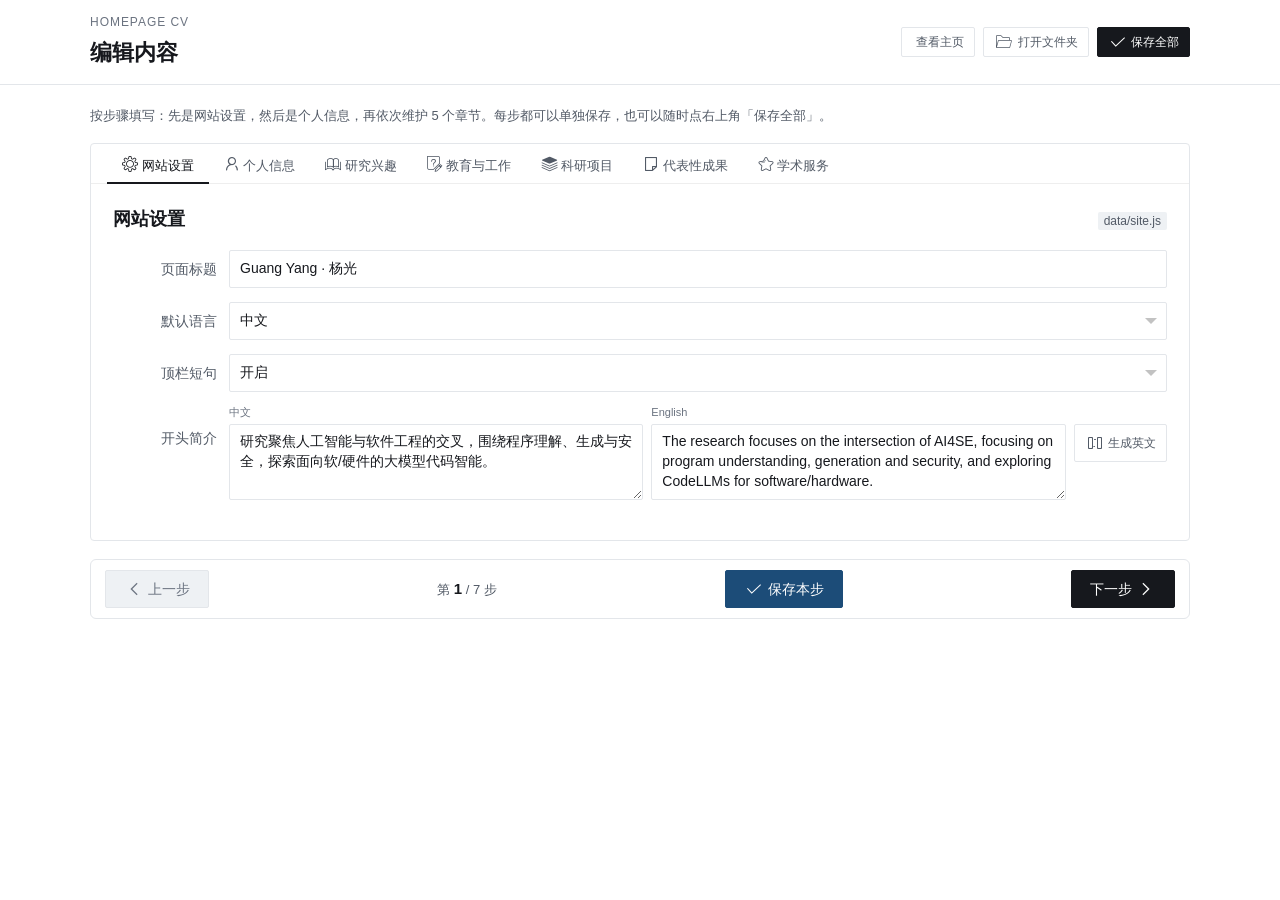
==== edit.html @ dd94b5e0 "first commit" ====
<!DOCTYPE html>
<html lang="zh-CN">
<head>
  <meta charset="UTF-8">
  <meta name="viewport" content="width=device-width, initial-scale=1">
  <title>编辑内容 · Homepage CV</title>
  <link rel="icon" type="image/png" href="assets/logo.svg">
  <link rel="stylesheet" href="layui/css/layui.css">
  <link rel="stylesheet" href="assets/edit.css">
</head>
<body class="editor">
  <header class="editor-top">
    <div class="editor-top-inner">
      <div>
        <p class="editor-kicker">Homepage CV</p>
        <h1>编辑内容</h1>
      </div>
      <div class="editor-actions">
        <a class="layui-btn layui-btn-primary layui-btn-sm" href="index.html" target="_blank">
          <i class="layui-icon layui-icon-preview"></i> 查看主页
        </a>
        <button type="button" class="layui-btn layui-btn-primary layui-btn-sm" data-action="open-folder">
          <i class="layui-icon layui-icon-folder-open"></i> 打开文件夹
        </button>
        <button type="button" class="layui-btn layui-btn-sm" data-action="save-all">
          <i class="layui-icon layui-icon-ok"></i> 保存全部
        </button>
      </div>
    </div>
  </header>

  <p class="banner layui-elem-quote layui-quote-nm" id="banner" hidden>
    没有读到当前目录的 data/*.js。请确认这些文件和本页在一起，或点「打开文件夹」。
  </p>
  <input id="folder-input" type="file" webkitdirectory multiple hidden>

  <main class="editor-main" id="main">
    <p class="lead">
      按步骤填写：先是网站设置，然后是个人信息，再依次维护 5 个章节。每步都可以单独保存，也可以随时点右上角「保存全部」。
    </p>

    <div class="layui-tab layui-tab-brief editor-steps" lay-filter="steps">
      <ul class="layui-tab-title">
        <li class="layui-this" lay-id="0"><i class="layui-icon layui-icon-set"></i> 网站设置</li>
        <li lay-id="1"><i class="layui-icon layui-icon-username"></i> 个人信息</li>
        <li lay-id="2"><i class="layui-icon layui-icon-read"></i> 研究兴趣</li>
        <li lay-id="3"><i class="layui-icon layui-icon-survey"></i> 教育与工作</li>
        <li lay-id="4"><i class="layui-icon layui-icon-template-1"></i> 科研项目</li>
        <li lay-id="5"><i class="layui-icon layui-icon-file-b"></i> 代表性成果</li>
        <li lay-id="6"><i class="layui-icon layui-icon-star"></i> 学术服务</li>
      </ul>

      <div class="layui-tab-content">
        <div class="layui-tab-item layui-show">
          <div class="step-head">
            <h2>网站设置</h2>
            <p class="step-file"><span class="layui-badge layui-bg-gray">data/site.js</span></p>
          </div>
          <div class="layui-form" lay-filter="editor-site" data-body="site"></div>
        </div>

        <div class="layui-tab-item">
          <div class="step-head">
            <h2>个人信息</h2>
            <p class="step-file"><span class="layui-badge layui-bg-gray">data/profile.js</span></p>
          </div>
          <div class="layui-form" lay-filter="editor-profile" data-body="profile"></div>
        </div>

        <div class="layui-tab-item">
          <div class="step-head">
            <h2>研究兴趣</h2>
            <p class="step-file"><span class="layui-badge layui-bg-gray">data/research.js</span></p>
          </div>
          <div class="layui-form" lay-filter="editor-research" data-body="research"></div>
        </div>

        <div class="layui-tab-item">
          <div class="step-head">
            <h2>教育与工作</h2>
            <p class="step-file"><span class="layui-badge layui-bg-gray">data/experience.js</span></p>
          </div>
          <div class="layui-form" lay-filter="editor-experience" data-body="experience"></div>
        </div>

        <div class="layui-tab-item">
          <div class="step-head">
            <h2>科研项目</h2>
            <p class="step-file"><span class="layui-badge layui-bg-gray">data/projects.js</span></p>
          </div>
          <div class="layui-form" lay-filter="editor-projects" data-body="projects"></div>
        </div>

        <div class="layui-tab-item">
          <div class="step-head">
            <h2>代表性成果</h2>
            <p class="step-file"><span class="layui-badge layui-bg-gray">data/publications.js</span></p>
          </div>
          <div class="layui-form" lay-filter="editor-publications" data-body="publications"></div>
        </div>

        <div class="layui-tab-item">
          <div class="step-head">
            <h2>学术服务</h2>
            <p class="step-file"><span class="layui-badge layui-bg-gray">data/service.js</span></p>
          </div>
          <div class="layui-form" lay-filter="editor-service" data-body="service"></div>
        </div>
      </div>
    </div>

    <div class="editor-pager">
      <button type="button" class="layui-btn layui-btn-primary" data-action="prev-step">
        <i class="layui-icon layui-icon-left"></i> 上一步
      </button>
      <span class="editor-progress">第 <b id="step-now">1</b> / <span id="step-total">7</span> 步</span>
      <button type="button" class="layui-btn layui-btn-normal" data-action="save-step">
        <i class="layui-icon layui-icon-ok"></i> 保存本步
      </button>
      <button type="button" class="layui-btn" data-action="next-step">
        下一步 <i class="layui-icon layui-icon-right"></i>
      </button>
    </div>
  </main>

  <script src="layui/layui.js"></script>
  <script src="data/site.js"></script>
  <script src="data/profile.js"></script>
  <script src="data/research.js"></script>
  <script src="data/experience.js"></script>
  <script src="data/projects.js"></script>
  <script src="data/publications.js"></script>
  <script src="data/service.js"></script>
  <script src="assets/edit.js"></script>
</body>
</html>
---- layui/css/layui.css ----
blockquote,body,button,dd,div,dl,dt,form,h1,h2,h3,h4,h5,h6,input,li,ol,p,pre,td,textarea,th,ul{margin:0;padding:0;-webkit-tap-highlight-color:rgba(0,0,0,0)}a:active,a:hover{outline:0}img{display:inline-block;border:none;vertical-align:middle}li{list-style:none}table{border-collapse:collapse;border-spacing:0}h1,h2,h3,h4,h5,h6{font-weight:700}h5,h6{font-size:100%}button,input,select,textarea{font-size:100%}button,input,optgroup,option,select,textarea{font-family:inherit;font-size:inherit;font-style:inherit;font-weight:inherit;outline:0}pre{white-space:pre-wrap;word-wrap:break-word}body{line-height:1.6;color:rgba(0,0,0,.85);font-size:14px;font-family:-apple-system,Roboto,'PingFang SC','Helvetica Neue',Arial,sans-serif,'Apple Color Emoji','Segoe UI Emoji','Segoe UI Symbol','Noto Color Emoji'}hr{height:0;line-height:0;margin:10px 0;padding:0;border:none;border-bottom:1px solid #eee;clear:both;overflow:hidden;background:0 0}a{color:#333;text-decoration:none}a cite{font-style:normal}.layui-border-box,.layui-border-box *{box-sizing:border-box}.layui-box,.layui-box *{box-sizing:content-box}.layui-clear{clear:both}.layui-clear:after{content:'\20';clear:both;display:block;height:0}.layui-clear-space{word-spacing:-5px}.layui-inline{position:relative;display:inline-block;vertical-align:middle}.layui-edge{position:relative;display:inline-block;vertical-align:middle;width:0;height:0;border-width:6px;border-style:dashed;border-color:transparent;overflow:hidden}.layui-edge-top{top:-4px;border-bottom-color:#999;border-bottom-style:solid}.layui-edge-right{border-left-color:#999;border-left-style:solid}.layui-edge-bottom{top:2px;border-top-color:#999;border-top-style:solid}.layui-edge-left{border-right-color:#999;border-right-style:solid}.layui-elip,.layui-ellip{text-overflow:ellipsis;overflow:hidden;white-space:nowrap}.layui-disabled,.layui-icon,.layui-unselect{-webkit-user-select:none;-moz-user-select:none;-ms-user-select:none;user-select:none}.layui-disabled,.layui-disabled:hover{color:#d2d2d2!important;cursor:not-allowed!important}.layui-circle{border-radius:100%}.layui-show{display:block!important}.layui-hide{display:none!important}.layui-show-v{visibility:visible!important}.layui-hide-v{visibility:hidden!important}@font-face{font-family:layui-icon;src:url(../font/iconfont.eot?v=293);src:url(../font/iconfont.eot?v=293#iefix) format('embedded-opentype'),url(../font/iconfont.woff2?v=293) format('woff2'),url(../font/iconfont.woff?v=293) format('woff'),url(../font/iconfont.ttf?v=293) format('truetype'),url(../font/iconfont.svg?v=293#layui-icon) format('svg')}.layui-icon{font-family:layui-icon!important;font-size:16px;font-style:normal;-webkit-font-smoothing:antialiased;-moz-osx-font-smoothing:grayscale}.layui-icon-sound:before{content:'\e69d'}.layui-icon-bot:before{content:'\e7d6'}.layui-icon-leaf:before{content:'\e701'}.layui-icon-folder:before{content:'\eabe'}.layui-icon-folder-open:before{content:'\eac1'}.layui-icon-gitee:before{content:'\e69b'}.layui-icon-github:before{content:'\e6a7'}.layui-icon-disabled:before{content:'\e6cc'}.layui-icon-moon:before{content:'\e6c2'}.layui-icon-error:before{content:'\e693'}.layui-icon-success:before{content:'\e697'}.layui-icon-question:before{content:'\e699'}.layui-icon-lock:before{content:'\e69a'}.layui-icon-eye:before{content:'\e695'}.layui-icon-eye-invisible:before{content:'\e696'}.layui-icon-backspace:before{content:'\e694'}.layui-icon-tips-fill:before{content:'\eb2e'}.layui-icon-test:before{content:'\e692'}.layui-icon-clear:before{content:'\e788'}.layui-icon-heart-fill:before{content:'\e68f'}.layui-icon-light:before{content:'\e748'}.layui-icon-music:before{content:'\e690'}.layui-icon-time:before{content:'\e68d'}.layui-icon-ie:before{content:'\e7bb'}.layui-icon-firefox:before{content:'\e686'}.layui-icon-at:before{content:'\e687'}.layui-icon-bluetooth:before{content:'\e689'}.layui-icon-chrome:before{content:'\e68a'}.layui-icon-edge:before{content:'\e68b'}.layui-icon-heart:before{content:'\e68c'}.layui-icon-key:before{content:'\e683'}.layui-icon-android:before{content:'\e684'}.layui-icon-mike:before{content:'\e6dc'}.layui-icon-mute:before{content:'\e685'}.layui-icon-gift:before{content:'\e627'}.layui-icon-windows:before{content:'\e67f'}.layui-icon-ios:before{content:'\e680'}.layui-icon-logout:before{content:'\e682'}.layui-icon-wifi:before{content:'\e7e0'}.layui-icon-rss:before{content:'\e808'}.layui-icon-email:before{content:'\e618'}.layui-icon-reduce-circle:before{content:'\e616'}.layui-icon-transfer:before{content:'\e691'}.layui-icon-service:before{content:'\e626'}.layui-icon-addition:before{content:'\e624'}.layui-icon-subtraction:before{content:'\e67e'}.layui-icon-slider:before{content:'\e714'}.layui-icon-print:before{content:'\e66d'}.layui-icon-export:before{content:'\e67d'}.layui-icon-cols:before{content:'\e610'}.layui-icon-screen-full:before{content:'\e622'}.layui-icon-screen-restore:before{content:'\e758'}.layui-icon-rate-half:before{content:'\e6c9'}.layui-icon-rate-solid:before{content:'\e67a'}.layui-icon-rate:before{content:'\e67b'}.layui-icon-cellphone:before{content:'\e678'}.layui-icon-vercode:before{content:'\e679'}.layui-icon-login-weibo:before{content:'\e675'}.layui-icon-login-qq:before{content:'\e676'}.layui-icon-login-wechat:before{content:'\e677'}.layui-icon-username:before{content:'\e66f'}.layui-icon-password:before{content:'\e673'}.layui-icon-refresh-3:before{content:'\e9aa'}.layui-icon-auz:before{content:'\e672'}.layui-icon-shrink-right:before{content:'\e668'}.layui-icon-spread-left:before{content:'\e66b'}.layui-icon-snowflake:before{content:'\e6b1'}.layui-icon-tips:before{content:'\e702'}.layui-icon-note:before{content:'\e66e'}.layui-icon-senior:before{content:'\e674'}.layui-icon-refresh-1:before{content:'\e666'}.layui-icon-refresh:before{content:'\e669'}.layui-icon-flag:before{content:'\e66c'}.layui-icon-theme:before{content:'\e66a'}.layui-icon-notice:before{content:'\e667'}.layui-icon-console:before{content:'\e665'}.layui-icon-website:before{content:'\e7ae'}.layui-icon-face-surprised:before{content:'\e664'}.layui-icon-set:before{content:'\e716'}.layui-icon-template:before{content:'\e663'}.layui-icon-app:before{content:'\e653'}.layui-icon-template-1:before{content:'\e656'}.layui-icon-home:before{content:'\e68e'}.layui-icon-female:before{content:'\e661'}.layui-icon-male:before{content:'\e662'}.layui-icon-tread:before{content:'\e6c5'}.layui-icon-praise:before{content:'\e6c6'}.layui-icon-rmb:before{content:'\e65e'}.layui-icon-more:before{content:'\e65f'}.layui-icon-camera:before{content:'\e660'}.layui-icon-cart-simple:before{content:'\e698'}.layui-icon-face-cry:before{content:'\e69c'}.layui-icon-face-smile:before{content:'\e6af'}.layui-icon-survey:before{content:'\e6b2'}.layui-icon-read:before{content:'\e705'}.layui-icon-location:before{content:'\e715'}.layui-icon-dollar:before{content:'\e659'}.layui-icon-diamond:before{content:'\e735'}.layui-icon-return:before{content:'\e65c'}.layui-icon-camera-fill:before{content:'\e65d'}.layui-icon-fire:before{content:'\e756'}.layui-icon-more-vertical:before{content:'\e671'}.layui-icon-cart:before{content:'\e657'}.layui-icon-star-fill:before{content:'\e658'}.layui-icon-prev:before{content:'\e65a'}.layui-icon-next:before{content:'\e65b'}.layui-icon-upload:before{content:'\e67c'}.layui-icon-upload-drag:before{content:'\e681'}.layui-icon-user:before{content:'\e770'}.layui-icon-file-b:before{content:'\e655'}.layui-icon-component:before{content:'\e857'}.layui-icon-find-fill:before{content:'\e670'}.layui-icon-loading:before{content:'\e63d'}.layui-icon-loading-1:before{content:'\e63e'}.layui-icon-add-1:before{content:'\e654'}.layui-icon-pause:before{content:'\e651'}.layui-icon-play:before{content:'\e652'}.layui-icon-video:before{content:'\e6ed'}.layui-icon-headset:before{content:'\e6fc'}.layui-icon-voice:before{content:'\e688'}.layui-icon-speaker:before{content:'\e645'}.layui-icon-fonts-del:before{content:'\e64f'}.layui-icon-fonts-html:before{content:'\e64b'}.layui-icon-fonts-code:before{content:'\e64e'}.layui-icon-fonts-strong:before{content:'\e62b'}.layui-icon-unlink:before{content:'\e64d'}.layui-icon-picture:before{content:'\e64a'}.layui-icon-link:before{content:'\e64c'}.layui-icon-face-smile-b:before{content:'\e650'}.layui-icon-align-center:before{content:'\e647'}.layui-icon-align-right:before{content:'\e648'}.layui-icon-align-left:before{content:'\e649'}.layui-icon-fonts-u:before{content:'\e646'}.layui-icon-fonts-i:before{content:'\e644'}.layui-icon-tabs:before{content:'\e62a'}.layui-icon-circle:before{content:'\e63f'}.layui-icon-radio:before{content:'\e643'}.layui-icon-share:before{content:'\e641'}.layui-icon-edit:before{content:'\e642'}.layui-icon-delete:before{content:'\e640'}.layui-icon-engine:before{content:'\e628'}.layui-icon-chart-screen:before{content:'\e629'}.layui-icon-chart:before{content:'\e62c'}.layui-icon-table:before{content:'\e62d'}.layui-icon-tree:before{content:'\e62e'}.layui-icon-upload-circle:before{content:'\e62f'}.layui-icon-templeate-1:before{content:'\e630'}.layui-icon-util:before{content:'\e631'}.layui-icon-layouts:before{content:'\e632'}.layui-icon-prev-circle:before{content:'\e633'}.layui-icon-carousel:before{content:'\e634'}.layui-icon-code-circle:before{content:'\e635'}.layui-icon-water:before{content:'\e636'}.layui-icon-date:before{content:'\e637'}.layui-icon-layer:before{content:'\e638'}.layui-icon-fonts-clear:before{content:'\e639'}.layui-icon-dialogue:before{content:'\e63a'}.layui-icon-cellphone-fine:before{content:'\e63b'}.layui-icon-form:before{content:'\e63c'}.layui-icon-file:before{content:'\e621'}.layui-icon-triangle-r:before{content:'\e623'}.layui-icon-triangle-d:before{content:'\e625'}.layui-icon-set-sm:before{content:'\e620'}.layui-icon-add-circle:before{content:'\e61f'}.layui-icon-layim-download:before{content:'\e61e'}.layui-icon-layim-uploadfile:before{content:'\e61d'}.layui-icon-404:before{content:'\e61c'}.layui-icon-about:before{content:'\e60b'}.layui-icon-layim-theme:before{content:'\e61b'}.layui-icon-down:before{content:'\e61a'}.layui-icon-up:before{content:'\e619'}.layui-icon-circle-dot:before{content:'\e617'}.layui-icon-set-fill:before{content:'\e614'}.layui-icon-search:before{content:'\e615'}.layui-icon-friends:before{content:'\e612'}.layui-icon-group:before{content:'\e613'}.layui-icon-reply-fill:before{content:'\e611'}.layui-icon-menu-fill:before{content:'\e60f'}.layui-icon-face-smile-fine:before{content:'\e60c'}.layui-icon-picture-fine:before{content:'\e60d'}.layui-icon-log:before{content:'\e60e'}.layui-icon-list:before{content:'\e60a'}.layui-icon-release:before{content:'\e609'}.layui-icon-add-circle-fine:before{content:'\e608'}.layui-icon-ok:before{content:'\e605'}.layui-icon-help:before{content:'\e607'}.layui-icon-chat:before{content:'\e606'}.layui-icon-top:before{content:'\e604'}.layui-icon-right:before{content:'\e602'}.layui-icon-left:before{content:'\e603'}.layui-icon-star:before{content:'\e600'}.layui-icon-download-circle:before{content:'\e601'}.layui-icon-close:before{content:'\1006'}.layui-icon-close-fill:before{content:'\1007'}.layui-icon-ok-circle:before{content:'\1005'}.layui-main{position:relative;width:1160px;margin:0 auto}.layui-header{position:relative;z-index:1000;height:60px}.layui-header a:hover{-webkit-transition:all .5s;transition:all .5s}.layui-side{position:fixed;left:0;top:0;bottom:0;z-index:999;width:200px;overflow-x:hidden}.layui-side-scroll{position:relative;width:220px;height:100%;overflow-x:hidden}.layui-body{position:relative;left:200px;right:0;top:0;bottom:0;width:auto;box-sizing:border-box}.layui-layout-body{overflow-x:hidden}.layui-layout-admin .layui-header{position:fixed;top:0;left:0;right:0;background-color:#23292e}.layui-layout-admin .layui-side{top:60px;width:200px;overflow-x:hidden}.layui-layout-admin .layui-body{position:absolute;top:60px;padding-bottom:44px}.layui-layout-admin .layui-main{width:auto;margin:0 15px}.layui-layout-admin .layui-footer{position:fixed;left:200px;right:0;bottom:0;z-index:990;height:44px;line-height:44px;padding:0 15px;box-shadow:-1px 0 4px rgb(0 0 0 / 12%);background-color:#fafafa}.layui-layout-admin .layui-logo{position:absolute;left:0;top:0;width:200px;height:100%;line-height:60px;text-align:center;color:#16baaa;font-size:16px;box-shadow:0 1px 2px 0 rgb(0 0 0 / 15%)}.layui-layout-admin .layui-header .layui-nav{background:0 0}.layui-layout-left{position:absolute!important;left:200px;top:0}.layui-layout-right{position:absolute!important;right:0;top:0}.layui-container{position:relative;margin:0 auto;box-sizing:border-box}.layui-fluid{position:relative;margin:0 auto;padding:0 15px}.layui-row:after,.layui-row:before{content:'';display:block;clear:both}.layui-col-lg1,.layui-col-lg10,.layui-col-lg11,.layui-col-lg12,.layui-col-lg2,.layui-col-lg3,.layui-col-lg4,.layui-col-lg5,.layui-col-lg6,.layui-col-lg7,.layui-col-lg8,.layui-col-lg9,.layui-col-md1,.layui-col-md10,.layui-col-md11,.layui-col-md12,.layui-col-md2,.layui-col-md3,.layui-col-md4,.layui-col-md5,.layui-col-md6,.layui-col-md7,.layui-col-md8,.layui-col-md9,.layui-col-sm1,.layui-col-sm10,.layui-col-sm11,.layui-col-sm12,.layui-col-sm2,.layui-col-sm3,.layui-col-sm4,.layui-col-sm5,.layui-col-sm6,.layui-col-sm7,.layui-col-sm8,.layui-col-sm9,.layui-col-xl1,.layui-col-xl10,.layui-col-xl11,.layui-col-xl12,.layui-col-xl2,.layui-col-xl3,.layui-col-xl4,.layui-col-xl5,.layui-col-xl6,.layui-col-xl7,.layui-col-xl8,.layui-col-xl9,.layui-col-xs1,.layui-col-xs10,.layui-col-xs11,.layui-col-xs12,.layui-col-xs2,.layui-col-xs3,.layui-col-xs4,.layui-col-xs5,.layui-col-xs6,.layui-col-xs7,.layui-col-xs8,.layui-col-xs9{position:relative;display:block;box-sizing:border-box}.layui-col-xs1,.layui-col-xs10,.layui-col-xs11,.layui-col-xs12,.layui-col-xs2,.layui-col-xs3,.layui-col-xs4,.layui-col-xs5,.layui-col-xs6,.layui-col-xs7,.layui-col-xs8,.layui-col-xs9{float:left}.layui-col-xs1{width:8.33333333%}.layui-col-xs2{width:16.66666667%}.layui-col-xs3{width:25%}.layui-col-xs4{width:33.33333333%}.layui-col-xs5{width:41.66666667%}.layui-col-xs6{width:50%}.layui-col-xs7{width:58.33333333%}.layui-col-xs8{width:66.66666667%}.layui-col-xs9{width:75%}.layui-col-xs10{width:83.33333333%}.layui-col-xs11{width:91.66666667%}.layui-col-xs12{width:100%}.layui-col-xs-offset1{margin-left:8.33333333%}.layui-col-xs-offset2{margin-left:16.66666667%}.layui-col-xs-offset3{margin-left:25%}.layui-col-xs-offset4{margin-left:33.33333333%}.layui-col-xs-offset5{margin-left:41.66666667%}.layui-col-xs-offset6{margin-left:50%}.layui-col-xs-offset7{margin-left:58.33333333%}.layui-col-xs-offset8{margin-left:66.66666667%}.layui-col-xs-offset9{margin-left:75%}.layui-col-xs-offset10{margin-left:83.33333333%}.layui-col-xs-offset11{margin-left:91.66666667%}.layui-col-xs-offset12{margin-left:100%}@media screen and (max-width:767.98px){.layui-container{padding:0 15px}.layui-hide-xs{display:none!important}.layui-show-xs-block{display:block!important}.layui-show-xs-inline{display:inline!important}.layui-show-xs-inline-block{display:inline-block!important}}@media screen and (min-width:768px){.layui-container{width:720px}.layui-hide-sm{display:none!important}.layui-show-sm-block{display:block!important}.layui-show-sm-inline{display:inline!important}.layui-show-sm-inline-block{display:inline-block!important}.layui-col-sm1,.layui-col-sm10,.layui-col-sm11,.layui-col-sm12,.layui-col-sm2,.layui-col-sm3,.layui-col-sm4,.layui-col-sm5,.layui-col-sm6,.layui-col-sm7,.layui-col-sm8,.layui-col-sm9{float:left}.layui-col-sm1{width:8.33333333%}.layui-col-sm2{width:16.66666667%}.layui-col-sm3{width:25%}.layui-col-sm4{width:33.33333333%}.layui-col-sm5{width:41.66666667%}.layui-col-sm6{width:50%}.layui-col-sm7{width:58.33333333%}.layui-col-sm8{width:66.66666667%}.layui-col-sm9{width:75%}.layui-col-sm10{width:83.33333333%}.layui-col-sm11{width:91.66666667%}.layui-col-sm12{width:100%}.layui-col-sm-offset1{margin-left:8.33333333%}.layui-col-sm-offset2{margin-left:16.66666667%}.layui-col-sm-offset3{margin-left:25%}.layui-col-sm-offset4{margin-left:33.33333333%}.layui-col-sm-offset5{margin-left:41.66666667%}.layui-col-sm-offset6{margin-left:50%}.layui-col-sm-offset7{margin-left:58.33333333%}.layui-col-sm-offset8{margin-left:66.66666667%}.layui-col-sm-offset9{margin-left:75%}.layui-col-sm-offset10{margin-left:83.33333333%}.layui-col-sm-offset11{margin-left:91.66666667%}.layui-col-sm-offset12{margin-left:100%}}@media screen and (min-width:992px){.layui-container{width:960px}.layui-hide-md{display:none!important}.layui-show-md-block{display:block!important}.layui-show-md-inline{display:inline!important}.layui-show-md-inline-block{display:inline-block!important}.layui-col-md1,.layui-col-md10,.layui-col-md11,.layui-col-md12,.layui-col-md2,.layui-col-md3,.layui-col-md4,.layui-col-md5,.layui-col-md6,.layui-col-md7,.layui-col-md8,.layui-col-md9{float:left}.layui-col-md1{width:8.33333333%}.layui-col-md2{width:16.66666667%}.layui-col-md3{width:25%}.layui-col-md4{width:33.33333333%}.layui-col-md5{width:41.66666667%}.layui-col-md6{width:50%}.layui-col-md7{width:58.33333333%}.layui-col-md8{width:66.66666667%}.layui-col-md9{width:75%}.layui-col-md10{width:83.33333333%}.layui-col-md11{width:91.66666667%}.layui-col-md12{width:100%}.layui-col-md-offset1{margin-left:8.33333333%}.layui-col-md-offset2{margin-left:16.66666667%}.layui-col-md-offset3{margin-left:25%}.layui-col-md-offset4{margin-left:33.33333333%}.layui-col-md-offset5{margin-left:41.66666667%}.layui-col-md-offset6{margin-left:50%}.layui-col-md-offset7{margin-left:58.33333333%}.layui-col-md-offset8{margin-left:66.66666667%}.layui-col-md-offset9{margin-left:75%}.layui-col-md-offset10{margin-left:83.33333333%}.layui-col-md-offset11{margin-left:91.66666667%}.layui-col-md-offset12{margin-left:100%}}@media screen and (min-width:1200px){.layui-container{width:1150px}.layui-hide-lg{display:none!important}.layui-show-lg-block{display:block!important}.layui-show-lg-inline{display:inline!important}.layui-show-lg-inline-block{display:inline-block!important}.layui-col-lg1,.layui-col-lg10,.layui-col-lg11,.layui-col-lg12,.layui-col-lg2,.layui-col-lg3,.layui-col-lg4,.layui-col-lg5,.layui-col-lg6,.layui-col-lg7,.layui-col-lg8,.layui-col-lg9{float:left}.layui-col-lg1{width:8.33333333%}.layui-col-lg2{width:16.66666667%}.layui-col-lg3{width:25%}.layui-col-lg4{width:33.33333333%}.layui-col-lg5{width:41.66666667%}.layui-col-lg6{width:50%}.layui-col-lg7{width:58.33333333%}.layui-col-lg8{width:66.66666667%}.layui-col-lg9{width:75%}.layui-col-lg10{width:83.33333333%}.layui-col-lg11{width:91.66666667%}.layui-col-lg12{width:100%}.layui-col-lg-offset1{margin-left:8.33333333%}.layui-col-lg-offset2{margin-left:16.66666667%}.layui-col-lg-offset3{margin-left:25%}.layui-col-lg-offset4{margin-left:33.33333333%}.layui-col-lg-offset5{margin-left:41.66666667%}.layui-col-lg-offset6{margin-left:50%}.layui-col-lg-offset7{margin-left:58.33333333%}.layui-col-lg-offset8{margin-left:66.66666667%}.layui-col-lg-offset9{margin-left:75%}.layui-col-lg-offset10{margin-left:83.33333333%}.layui-col-lg-offset11{margin-left:91.66666667%}.layui-col-lg-offset12{margin-left:100%}}@media screen and (min-width:1400px){.layui-container{width:1330px}.layui-hide-xl{display:none!important}.layui-show-xl-block{display:block!important}.layui-show-xl-inline{display:inline!important}.layui-show-xl-inline-block{display:inline-block!important}.layui-col-xl1,.layui-col-xl10,.layui-col-xl11,.layui-col-xl12,.layui-col-xl2,.layui-col-xl3,.layui-col-xl4,.layui-col-xl5,.layui-col-xl6,.layui-col-xl7,.layui-col-xl8,.layui-col-xl9{float:left}.layui-col-xl1{width:8.33333333%}.layui-col-xl2{width:16.66666667%}.layui-col-xl3{width:25%}.layui-col-xl4{width:33.33333333%}.layui-col-xl5{width:41.66666667%}.layui-col-xl6{width:50%}.layui-col-xl7{width:58.33333333%}.layui-col-xl8{width:66.66666667%}.layui-col-xl9{width:75%}.layui-col-xl10{width:83.33333333%}.layui-col-xl11{width:91.66666667%}.layui-col-xl12{width:100%}.layui-col-xl-offset1{margin-left:8.33333333%}.layui-col-xl-offset2{margin-left:16.66666667%}.layui-col-xl-offset3{margin-left:25%}.layui-col-xl-offset4{margin-left:33.33333333%}.layui-col-xl-offset5{margin-left:41.66666667%}.layui-col-xl-offset6{margin-left:50%}.layui-col-xl-offset7{margin-left:58.33333333%}.layui-col-xl-offset8{margin-left:66.66666667%}.layui-col-xl-offset9{margin-left:75%}.layui-col-xl-offset10{margin-left:83.33333333%}.layui-col-xl-offset11{margin-left:91.66666667%}.layui-col-xl-offset12{margin-left:100%}}.layui-col-space1{margin:-.5px}.layui-col-space1>*{padding:.5px}.layui-col-space2{margin:-1px}.layui-col-space2>*{padding:1px}.layui-col-space4{margin:-2px}.layui-col-space4>*{padding:2px}.layui-col-space5{margin:-2.5px}.layui-col-space5>*{padding:2.5px}.layui-col-space6{margin:-3px}.layui-col-space6>*{padding:3px}.layui-col-space8{margin:-4px}.layui-col-space8>*{padding:4px}.layui-col-space10{margin:-5px}.layui-col-space10>*{padding:5px}.layui-col-space12{margin:-6px}.layui-col-space12>*{padding:6px}.layui-col-space14{margin:-7px}.layui-col-space14>*{padding:7px}.layui-col-space15{margin:-7.5px}.layui-col-space15>*{padding:7.5px}.layui-col-space16{margin:-8px}.layui-col-space16>*{padding:8px}.layui-col-space18{margin:-9px}.layui-col-space18>*{padding:9px}.layui-col-space20{margin:-10px}.layui-col-space20>*{padding:10px}.layui-col-space22{margin:-11px}.layui-col-space22>*{padding:11px}.layui-col-space24{margin:-12px}.layui-col-space24>*{padding:12px}.layui-col-space25{margin:-12.5px}.layui-col-space25>*{padding:12.5px}.layui-col-space26{margin:-13px}.layui-col-space26>*{padding:13px}.layui-col-space28{margin:-14px}.layui-col-space28>*{padding:14px}.layui-col-space30{margin:-15px}.layui-col-space30>*{padding:15px}.layui-col-space32{margin:-16px}.layui-col-space32>*{padding:16px}.layui-padding-1{padding:4px!important}.layui-padding-2{padding:8px!important}.layui-padding-3{padding:16px!important}.layui-padding-4{padding:32px!important}.layui-padding-5{padding:48px!important}.layui-margin-1{margin:4px!important}.layui-margin-2{margin:8px!important}.layui-margin-3{margin:16px!important}.layui-margin-4{margin:32px!important}.layui-margin-5{margin:48px!important}.layui-btn,.layui-input,.layui-select,.layui-textarea,.layui-upload-button{outline:0;-webkit-appearance:none;-moz-appearance:none;appearance:none;-webkit-transition:all .3s;transition:all .3s;box-sizing:border-box}.layui-elem-quote{margin-bottom:10px;padding:15px;line-height:1.8;border-left:5px solid #16b777;border-radius:0 2px 2px 0;background-color:#fafafa}.layui-quote-nm{border-style:solid;border-width:1px;border-left-width:5px;background:0 0}.layui-elem-field{margin-bottom:10px;padding:0;border-width:1px;border-style:solid}.layui-elem-field legend{margin-left:20px;padding:0 10px;font-size:20px}.layui-field-title{margin:16px 0;border-width:0;border-top-width:1px}.layui-field-box{padding:15px}.layui-field-title .layui-field-box{padding:10px 0}.layui-progress{position:relative;height:6px;border-radius:20px;background-color:#eee}.layui-progress-bar{position:absolute;left:0;top:0;width:0;max-width:100%;height:6px;border-radius:20px;text-align:right;background-color:#16b777;-webkit-transition:all .3s;transition:all .3s}.layui-progress-big,.layui-progress-big .layui-progress-bar{height:18px;line-height:18px}.layui-progress-text{position:relative;top:-20px;line-height:18px;font-size:12px;color:#5f5f5f}.layui-progress-big .layui-progress-text{position:static;padding:0 10px;color:#fff}.layui-collapse{border-width:1px;border-style:solid;border-radius:2px}.layui-colla-content,.layui-colla-item{border-top-width:1px;border-top-style:solid}.layui-colla-item:first-child{border-top:none}.layui-colla-title{position:relative;height:42px;line-height:42px;padding:0 15px 0 35px;color:#333;background-color:#fafafa;cursor:pointer;font-size:14px;overflow:hidden}.layui-colla-content{display:none;padding:10px 15px;line-height:1.6;color:#5f5f5f}.layui-colla-icon{position:absolute;left:15px;top:50%;margin-top:-7px;font-size:14px;line-height:normal;transition:all .2s}.layui-colla-item.layui-show>.layui-colla-title .layui-colla-icon{transform:rotate(90deg)}.layui-colla-item.layui-show>.layui-colla-content{display:block}.layui-card{margin-bottom:15px;border-radius:2px;background-color:#fff;box-shadow:0 1px 2px 0 rgba(0,0,0,.05)}.layui-card:last-child{margin-bottom:0}.layui-card-body,.layui-card-header{position:relative;padding:10px 15px}.layui-card-header{border-bottom:1px solid #f8f8f8;color:#333;border-radius:2px 2px 0 0;font-size:14px}.layui-card-body .layui-table{margin:5px 0}.layui-card .layui-tab{margin:0}.layui-panel{position:relative;border-width:1px;border-style:solid;border-radius:2px;box-shadow:1px 1px 4px rgb(0 0 0 / 8%);background-color:#fff;color:#5f5f5f}.layui-panel-window{position:relative;padding:15px;border-radius:0;border-top:5px solid #eee;background-color:#fff}.layui-auxiliar-moving{position:fixed;left:0;right:0;top:0;bottom:0;width:100%;height:100%;background:0 0;z-index:9999999999;-moz-user-select:none;-webkit-user-select:none;-ms-user-select:none;user-select:none}.layui-scrollbar-hide{overflow:hidden!important}.layui-bg-red{background-color:#ff5722!important;color:#fff!important}.layui-bg-orange{background-color:#ffb800!important;color:#fff!important}.layui-bg-green{background-color:#16baaa!important;color:#fff!important}.layui-bg-cyan{background-color:#2f4056!important;color:#fff!important}.layui-bg-blue{background-color:#1e9fff!important;color:#fff!important}.layui-bg-purple{background-color:#a233c6!important;color:#fff!important}.layui-bg-black{background-color:#2f363c!important;color:#fff!important}.layui-bg-gray{background-color:#fafafa!important;color:#5f5f5f!important}.layui-badge-rim,.layui-border,.layui-colla-content,.layui-colla-item,.layui-collapse,.layui-elem-field,.layui-form-pane .layui-form-item[pane],.layui-form-pane .layui-form-label,.layui-input,.layui-input-split,.layui-panel,.layui-quote-nm,.layui-select,.layui-tab-bar,.layui-tab-card,.layui-tab-title,.layui-tab-title .layui-this:after,.layui-textarea{border-color:#eee}.layui-border{border-width:1px;border-style:solid;color:#5f5f5f!important}.layui-border-red{border-width:1px;border-style:solid;border-color:#ff5722!important;color:#ff5722!important}.layui-border-orange{border-width:1px;border-style:solid;border-color:#ffb800!important;color:#ffb800!important}.layui-border-green{border-width:1px;border-style:solid;border-color:#16baaa!important;color:#16baaa!important}.layui-border-cyan{border-width:1px;border-style:solid;border-color:#2f4056!important;color:#2f4056!important}.layui-border-blue{border-width:1px;border-style:solid;border-color:#1e9fff!important;color:#1e9fff!important}.layui-border-purple{border-width:1px;border-style:solid;border-color:#a233c6!important;color:#a233c6!important}.layui-border-black{border-width:1px;border-style:solid;border-color:#2f363c!important;color:#2f363c!important}hr.layui-border-black,hr.layui-border-blue,hr.layui-border-cyan,hr.layui-border-green,hr.layui-border-orange,hr.layui-border-purple,hr.layui-border-red{border-width:0 0 1px}.layui-timeline-item:before{background-color:#eee}.layui-text{line-height:1.8;font-size:14px}.layui-text h1{margin:32px 0;font-size:32px}.layui-text h2{margin:24px 0;font-size:24px}.layui-text h3{margin:16px 0;font-size:18px}.layui-text h4{margin:11px 0;font-size:16px}.layui-text h5{margin:11px 0;font-size:14px}.layui-text h6{margin:11px 0;font-size:13px}.layui-text p{margin:15px 0}.layui-text p:first-child{margin-top:0}.layui-text p:last-child{margin-bottom:0}.layui-text hr{margin:15px 0}.layui-text ol,.layui-text ul{padding-left:15px}.layui-text ul li{margin-top:5px;list-style-type:disc}.layui-text ol li{margin-top:5px;list-style-type:decimal}.layui-text ol ul>li,.layui-text ul ul>li{list-style-type:disc}.layui-text ol li>p:first-child,.layui-text ul li>p:first-child{margin-top:0;margin-bottom:0}.layui-text :where(a:not(.layui-btn)){color:#01aaed}.layui-text :where(a:not(.layui-btn):hover){text-decoration:underline}.layui-text blockquote:not(.layui-elem-quote){margin:15px 0;padding:5px 15px;border-left:5px solid #eee}.layui-text pre>code:not(.layui-code){display:block;padding:15px;font-family:'Courier New',Consolas,'Lucida Console',monospace}.layui-text-em,.layui-word-aux{color:#999!important;padding-left:5px!important;padding-right:5px!important}.layui-font-12{font-size:12px!important}.layui-font-13{font-size:13px!important}.layui-font-14{font-size:14px!important}.layui-font-16{font-size:16px!important}.layui-font-18{font-size:18px!important}.layui-font-20{font-size:20px!important}.layui-font-22{font-size:22px!important}.layui-font-24{font-size:24px!important}.layui-font-26{font-size:26px!important}.layui-font-28{font-size:28px!important}.layui-font-30{font-size:30px!important}.layui-font-32{font-size:32px!important}.layui-font-red{color:#ff5722!important}.layui-font-orange{color:#ffb800!important}.layui-font-green{color:#16baaa!important}.layui-font-cyan{color:#2f4056!important}.layui-font-blue{color:#01aaed!important}.layui-font-purple{color:#a233c6!important}.layui-font-black{color:#000!important}.layui-font-gray{color:#c2c2c2!important}.layui-btn{display:inline-block;vertical-align:middle;height:38px;line-height:36px;border:1px solid transparent;padding:0 18px;background-color:#16baaa;color:#fff;white-space:nowrap;text-align:center;font-size:14px;border-radius:2px;cursor:pointer;-webkit-user-select:none;-moz-user-select:none;-ms-user-select:none;user-select:none}.layui-btn:hover{opacity:.8;filter:alpha(opacity=80);color:#fff}.layui-btn:active{opacity:1;filter:alpha(opacity=100)}.layui-btn+.layui-btn{margin-left:10px}.layui-btn-container{word-spacing:-5px}.layui-btn-container .layui-btn{margin-right:10px;margin-bottom:10px;word-spacing:normal}.layui-btn-container .layui-btn+.layui-btn{margin-left:0}.layui-table .layui-btn-container .layui-btn{margin-bottom:9px}.layui-btn-radius{border-radius:100px}.layui-btn .layui-icon{padding:0 2px;vertical-align:middle\0;vertical-align:bottom}.layui-btn-primary{border-color:#d2d2d2;background:0 0;color:#5f5f5f}.layui-btn-primary:hover{border-color:#16baaa;color:#333}.layui-btn-normal{background-color:#1e9fff}.layui-btn-warm{background-color:#ffb800}.layui-btn-danger{background-color:#ff5722}.layui-btn-checked{background-color:#16b777}.layui-btn-disabled,.layui-btn-disabled:active,.layui-btn-disabled:hover{border-color:#eee!important;background-color:#fbfbfb!important;color:#d2d2d2!important;cursor:not-allowed!important;opacity:1}.layui-btn-lg{height:44px;line-height:42px;padding:0 25px;font-size:16px}.layui-btn-sm{height:30px;line-height:28px;padding:0 10px;font-size:12px}.layui-btn-xs{height:22px;line-height:20px;padding:0 5px;font-size:12px}.layui-btn-xs i{font-size:12px!important}.layui-btn-group{display:inline-block;vertical-align:middle;font-size:0}.layui-btn-group .layui-btn{margin-left:0!important;margin-right:0!important;border-left:1px solid rgba(255,255,255,.5);border-radius:0}.layui-btn-group .layui-btn-primary{border-left:none}.layui-btn-group .layui-btn-primary:hover{border-color:#d2d2d2;color:#16baaa}.layui-btn-group .layui-btn:first-child{border-left:none;border-radius:2px 0 0 2px}.layui-btn-group .layui-btn-primary:first-child{border-left:1px solid #d2d2d2}.layui-btn-group .layui-btn:last-child{border-radius:0 2px 2px 0}.layui-btn-group .layui-btn+.layui-btn{margin-left:0}.layui-btn-group+.layui-btn-group{margin-left:10px}.layui-btn-fluid{width:100%}.layui-input,.layui-select,.layui-textarea{height:38px;line-height:1.3;line-height:38px\9;border-width:1px;border-style:solid;background-color:#fff;color:rgba(0,0,0,.85);border-radius:2px}.layui-input::-webkit-input-placeholder,.layui-select::-webkit-input-placeholder,.layui-textarea::-webkit-input-placeholder{line-height:1.3}.layui-input,.layui-textarea{display:block;width:100%;padding-left:10px}.layui-input:hover,.layui-textarea:hover{border-color:#d2d2d2!important}.layui-input:focus,.layui-textarea:focus{border-color:#16b777!important;box-shadow:0 0 0 3px rgba(22,183,119,.08)}.layui-textarea{position:relative;min-height:100px;height:auto;line-height:20px;padding:6px 10px;resize:vertical}.layui-input[disabled],.layui-textarea[disabled]{background-color:#fafafa}.layui-select{padding:0 10px}.layui-form input[type=checkbox],.layui-form input[type=radio],.layui-form select{display:none}.layui-form [lay-ignore]{display:initial}.layui-form-item{position:relative;margin-bottom:15px;clear:both}.layui-form-item:after{content:'\20';clear:both;display:block;height:0}.layui-form-label{position:relative;float:left;display:block;padding:9px 15px;width:80px;font-weight:400;line-height:20px;text-align:right}.layui-form-label-col{display:block;float:none;padding:9px 0;line-height:20px;text-align:left}.layui-form-item .layui-inline{margin-bottom:5px;margin-right:10px}.layui-input-block,.layui-input-inline{position:relative}.layui-input-block{margin-left:110px;min-height:36px}.layui-input-inline{display:inline-block;vertical-align:middle}.layui-form-item .layui-input-inline{float:left;width:190px;margin-right:10px}.layui-form-text .layui-input-inline{width:auto}.layui-form-mid{position:relative;float:left;display:block;padding:9px 0!important;line-height:20px;margin-right:10px}.layui-form-danger+.layui-form-select .layui-input,.layui-form-danger:focus{border-color:#ff5722!important;box-shadow:0 0 0 3px rgba(255,87,34,.08)}.layui-input-prefix,.layui-input-split,.layui-input-suffix,.layui-input-suffix .layui-input-affix{position:absolute;right:0;top:0;padding:0 10px;width:35px;height:100%;text-align:center;transition:all .3s;box-sizing:border-box}.layui-input-prefix{left:0;border-radius:2px 0 0 2px}.layui-input-suffix{right:0;border-radius:0 2px 2px 0}.layui-input-split{border-width:1px;border-style:solid}.layui-input-prefix .layui-icon,.layui-input-split .layui-icon,.layui-input-suffix .layui-icon{position:relative;font-size:16px;color:#5f5f5f;transition:all .3s}.layui-input-group{position:relative;display:table;box-sizing:border-box}.layui-input-group>*{display:table-cell;vertical-align:middle;position:relative}.layui-input-group .layui-input{padding-right:15px}.layui-input-group>.layui-input-prefix{width:auto;border-right:0}.layui-input-group>.layui-input-suffix{width:auto;border-left:0}.layui-input-group .layui-input-split{white-space:nowrap}.layui-input-wrap{position:relative;line-height:38px}.layui-input-wrap .layui-input{padding-right:35px}.layui-input-wrap .layui-input::-ms-clear,.layui-input-wrap .layui-input::-ms-reveal{display:none}.layui-input-wrap .layui-input-prefix+.layui-input,.layui-input-wrap .layui-input-prefix~* .layui-input{padding-left:35px}.layui-input-wrap .layui-input-split+.layui-input,.layui-input-wrap .layui-input-split~* .layui-input{padding-left:45px}.layui-input-wrap .layui-input-prefix~.layui-form-select{position:static}.layui-input-wrap .layui-input-prefix,.layui-input-wrap .layui-input-split,.layui-input-wrap .layui-input-suffix{pointer-events:none}.layui-input-wrap .layui-input:hover+.layui-input-split{border-color:#d2d2d2}.layui-input-wrap .layui-input:focus+.layui-input-split{border-color:#16b777}.layui-input-wrap .layui-input.layui-form-danger:focus+.layui-input-split{border-color:#ff5722}.layui-input-wrap .layui-input-prefix.layui-input-split{border-width:0;border-right-width:1px}.layui-input-wrap .layui-input-suffix.layui-input-split{border-width:0;border-left-width:1px}.layui-input-affix{line-height:38px}.layui-input-suffix .layui-input-affix{right:auto;left:-35px}.layui-input-affix .layui-icon{color:rgba(0,0,0,.8);pointer-events:auto!important;cursor:pointer}.layui-input-affix .layui-icon-clear{color:rgba(0,0,0,.3)}.layui-input-affix .layui-icon:hover{color:rgba(0,0,0,.6)}.layui-input-wrap .layui-input-number{width:24px;padding:0}.layui-input-wrap .layui-input-number .layui-icon{position:absolute;right:0;width:100%;height:50%;line-height:normal;font-size:12px}.layui-input-wrap .layui-input-number .layui-icon:before{position:absolute;left:50%;top:50%;margin-top:-6px;margin-left:-6px}.layui-input-wrap .layui-input-number .layui-icon-up{top:0;border-bottom:1px solid #eee}.layui-input-wrap .layui-input-number .layui-icon-down{bottom:0}.layui-input-wrap .layui-input-number .layui-icon:hover{font-weight:700}.layui-input-wrap .layui-input[type=number]::-webkit-inner-spin-button,.layui-input-wrap .layui-input[type=number]::-webkit-outer-spin-button{-webkit-appearance:none!important}.layui-input-wrap .layui-input[type=number]{-moz-appearance:textfield;-webkit-appearance:textfield;appearance:textfield}.layui-input-wrap .layui-input.layui-input-number-invalid,.layui-input-wrap .layui-input.layui-input-number-out-of-range{color:#ff5722}.layui-form-select{position:relative;color:#5f5f5f}.layui-form-select .layui-input{padding-right:30px;cursor:pointer}.layui-form-select .layui-edge{position:absolute;right:10px;top:50%;margin-top:-3px;cursor:pointer;border-width:6px;border-top-color:#c2c2c2;border-top-style:solid;-webkit-transition:all .3s;transition:all .3s}.layui-form-select dl{display:none;position:absolute;left:0;top:42px;padding:5px 0;z-index:899;min-width:100%;border:1px solid #eee;max-height:300px;overflow-y:auto;background-color:#fff;border-radius:2px;box-shadow:1px 1px 4px rgb(0 0 0 / 8%);box-sizing:border-box}.layui-form-select dl dd,.layui-form-select dl dt{padding:0 10px;line-height:36px;white-space:nowrap;overflow:hidden;text-overflow:ellipsis}.layui-form-select dl dt{font-size:12px;color:#999}.layui-form-select dl dd{cursor:pointer}.layui-form-select dl dd:hover{background-color:#f8f8f8;-webkit-transition:.5s all;transition:.5s all}.layui-form-select .layui-select-group dd{padding-left:20px}.layui-form-select dl dd.layui-select-tips{padding-left:10px!important;color:#999}.layui-form-select dl dd.layui-this{background-color:#f8f8f8;color:#16b777;font-weight:700}.layui-form-select dl dd.layui-disabled{background-color:#fff}.layui-form-selected dl{display:block}.layui-form-selected .layui-edge{margin-top:-9px;-webkit-transform:rotate(180deg);transform:rotate(180deg)}.layui-form-selected .layui-edge{margin-top:-3px\0}:root .layui-form-selected .layui-edge{margin-top:-9px\0/IE9}.layui-form-selectup dl{top:auto;bottom:42px}.layui-select-none{margin:5px 0;text-align:center;color:#999}.layui-select-panel-wrap{position:absolute;z-index:99999999}.layui-select-panel-wrap dl{position:relative;display:block;top:0}.layui-select-disabled .layui-disabled{border-color:#eee!important}.layui-select-disabled .layui-edge{border-top-color:#d2d2d2}.layui-form-checkbox{position:relative;display:inline-block;vertical-align:middle;height:30px;line-height:30px;margin-right:10px;padding-right:30px;background-color:#fff;cursor:pointer;font-size:0;-webkit-transition:.1s linear;transition:.1s linear;box-sizing:border-box}.layui-form-checkbox>*{display:inline-block;vertical-align:middle}.layui-form-checkbox>div{padding:0 11px;font-size:14px;border-radius:2px 0 0 2px;background-color:#d2d2d2;color:#fff;overflow:hidden;white-space:nowrap;text-overflow:ellipsis}.layui-form-checkbox>div>.layui-icon{line-height:normal}.layui-form-checkbox:hover>div{background-color:#c2c2c2}.layui-form-checkbox>i{position:absolute;right:0;top:0;width:30px;height:100%;border:1px solid #d2d2d2;border-left:none;border-radius:0 2px 2px 0;color:#fff;color:rgba(255,255,255,0);font-size:20px;text-align:center;box-sizing:border-box}.layui-form-checkbox:hover>i{border-color:#c2c2c2;color:#c2c2c2}.layui-form-checked,.layui-form-checked:hover{border-color:#16b777}.layui-form-checked:hover>div,.layui-form-checked>div{background-color:#16b777}.layui-form-checked:hover>i,.layui-form-checked>i{color:#16b777}.layui-form-item .layui-form-checkbox{margin-top:4px}.layui-form-checkbox.layui-checkbox-disabled>div{background-color:#eee!important}.layui-form [lay-checkbox]{display:none}.layui-form-checkbox[lay-skin=primary]{height:auto!important;line-height:normal!important;min-width:18px;min-height:18px;border:none!important;margin-right:0;padding-left:24px;padding-right:0;background:0 0}.layui-form-checkbox[lay-skin=primary]>div{margin-top:-1px;padding-left:0;padding-right:15px;line-height:18px;background:0 0;color:#5f5f5f}.layui-form-checkbox[lay-skin=primary]>i{right:auto;left:0;width:16px;height:16px;line-height:14px;border:1px solid #d2d2d2;font-size:12px;border-radius:2px;background-color:#fff;-webkit-transition:.1s linear;transition:.1s linear}.layui-form-checkbox[lay-skin=primary]:hover>i{border-color:#16b777;color:#fff}.layui-form-checked[lay-skin=primary]>i{border-color:#16b777!important;background-color:#16b777;color:#fff}.layui-checkbox-disabled[lay-skin=primary]>div{background:0 0!important}.layui-form-checked.layui-checkbox-disabled[lay-skin=primary]>i{background:#eee!important;border-color:#eee!important}.layui-checkbox-disabled[lay-skin=primary]:hover>i{border-color:#d2d2d2}.layui-form-item .layui-form-checkbox[lay-skin=primary]{margin-top:10px}.layui-form-checkbox[lay-skin=primary]>.layui-icon-indeterminate{border-color:#16b777;background-color:#fff}.layui-form-checkbox[lay-skin=primary]>.layui-icon-indeterminate:before{content:'';display:inline-block;vertical-align:middle;position:relative;width:50%;height:1px;margin:-1px auto 0;background-color:#16b777}.layui-form-switch{position:relative;display:inline-block;vertical-align:middle;height:24px;line-height:22px;min-width:44px;padding:0 5px;margin-top:8px;border:1px solid #d2d2d2;border-radius:20px;cursor:pointer;box-sizing:border-box;background-color:#fff;-webkit-transition:.1s linear;transition:.1s linear}.layui-form-switch>i{position:absolute;left:5px;top:3px;width:16px;height:16px;border-radius:20px;background-color:#d2d2d2;-webkit-transition:.1s linear;transition:.1s linear}.layui-form-switch>div{position:relative;top:0;margin-left:21px;padding:0!important;text-align:center!important;color:#999!important;font-style:normal!important;font-size:12px}.layui-form-onswitch{border-color:#16b777;background-color:#16b777}.layui-form-onswitch>i{left:100%;margin-left:-21px;background-color:#fff}.layui-form-onswitch>div{margin-left:0;margin-right:21px;color:#fff!important}.layui-form-checkbox[lay-skin=none] *,.layui-form-radio[lay-skin=none] *{box-sizing:border-box}.layui-form-checkbox[lay-skin=none],.layui-form-radio[lay-skin=none]{position:relative;min-height:20px;margin:0;padding:0;height:auto;line-height:normal}.layui-form-checkbox[lay-skin=none]>div,.layui-form-radio[lay-skin=none]>div{position:relative;top:0;left:0;cursor:pointer;z-index:10;color:inherit;background-color:inherit}.layui-form-checkbox[lay-skin=none]>i,.layui-form-radio[lay-skin=none]>i{display:none}.layui-form-checkbox[lay-skin=none].layui-checkbox-disabled>div,.layui-form-radio[lay-skin=none].layui-radio-disabled>div{cursor:not-allowed}.layui-checkbox-disabled{border-color:#eee!important}.layui-checkbox-disabled>div{color:#c2c2c2!important}.layui-checkbox-disabled>i{border-color:#eee!important}.layui-checkbox-disabled:hover>i{color:#fff!important}.layui-form-checkbox[lay-skin=tag].layui-form-checked.layui-checkbox-disabled>i{color:#c2c2c2}.layui-form-checkbox[lay-skin=tag].layui-form-checked.layui-checkbox-disabled:hover>i{color:#c2c2c2!important}.layui-form-radio{display:inline-block;vertical-align:middle;line-height:28px;margin:6px 10px 0 0;padding-right:10px;cursor:pointer;font-size:0}.layui-form-radio>*{display:inline-block;vertical-align:middle;font-size:14px}.layui-form-radio>i{margin-right:8px;font-size:22px;color:#c2c2c2}.layui-form-radio:hover>*,.layui-form-radioed,.layui-form-radioed>i{color:#16b777}.layui-radio-disabled>i{color:#eee!important}.layui-radio-disabled>*{color:#c2c2c2!important}.layui-form [lay-radio]{display:none}.layui-form-pane .layui-form-label{width:110px;padding:8px 15px;height:38px;line-height:20px;border-width:1px;border-style:solid;border-radius:2px 0 0 2px;text-align:center;background-color:#fafafa;overflow:hidden;white-space:nowrap;text-overflow:ellipsis;box-sizing:border-box}.layui-form-pane .layui-input-inline{margin-left:-1px}.layui-form-pane .layui-input-block{margin-left:110px;left:-1px}.layui-form-pane .layui-input{border-radius:0 2px 2px 0}.layui-form-pane .layui-form-text .layui-form-label{float:none;width:100%;border-radius:2px;box-sizing:border-box;text-align:left}.layui-form-pane .layui-form-text .layui-input-inline{display:block;margin:0;top:-1px;clear:both}.layui-form-pane .layui-form-text .layui-input-block{margin:0;left:0;top:-1px}.layui-form-pane .layui-form-text .layui-textarea{min-height:100px;border-radius:0 0 2px 2px}.layui-form-pane .layui-form-checkbox{margin:4px 0 4px 10px}.layui-form-pane .layui-form-radio,.layui-form-pane .layui-form-switch{margin-top:6px;margin-left:10px}.layui-form-pane .layui-form-item[pane]{position:relative;border-width:1px;border-style:solid}.layui-form-pane .layui-form-item[pane] .layui-form-label{position:absolute;left:0;top:0;height:100%;border-width:0;border-right-width:1px}.layui-form-pane .layui-form-item[pane] .layui-input-inline{margin-left:110px}@media screen and (max-width:450px){.layui-form-item .layui-form-label{text-overflow:ellipsis;overflow:hidden;white-space:nowrap}.layui-form-item .layui-inline{display:block;margin-right:0;margin-bottom:20px;clear:both}.layui-form-item .layui-inline:after{content:'\20';clear:both;display:block;height:0}.layui-form-item .layui-input-inline{display:block;float:none;left:-3px;width:auto!important;margin:0 0 10px 112px}.layui-form-item .layui-input-inline+.layui-form-mid{margin-left:110px;top:-5px;padding:0}.layui-form-item .layui-form-checkbox{margin-right:5px;margin-bottom:5px}}.layui-laypage{display:inline-block;vertical-align:middle;margin:10px 0;font-size:0}.layui-laypage>a:first-child,.layui-laypage>a:first-child em{border-radius:2px 0 0 2px}.layui-laypage>a:last-child,.layui-laypage>a:last-child em{border-radius:0 2px 2px 0}.layui-laypage>:first-child{margin-left:0!important}.layui-laypage>:last-child{margin-right:0!important}.layui-laypage a,.layui-laypage button,.layui-laypage input,.layui-laypage select,.layui-laypage span{border:1px solid #eee}.layui-laypage a,.layui-laypage span{display:inline-block;vertical-align:middle;padding:0 15px;height:28px;line-height:28px;margin:0 -1px 5px 0;background-color:#fff;color:#333;font-size:12px}.layui-laypage a[data-page]{color:#333}.layui-laypage a{text-decoration:none!important;cursor:pointer}.layui-laypage a:hover{color:#16baaa}.layui-laypage em{font-style:normal}.layui-laypage .layui-laypage-spr{color:#999;font-weight:700}.layui-laypage .layui-laypage-curr{position:relative}.layui-laypage .layui-laypage-curr em{position:relative;color:#fff}.layui-laypage .layui-laypage-curr .layui-laypage-em{position:absolute;left:-1px;top:-1px;padding:1px;width:100%;height:100%;background-color:#16baaa}.layui-laypage-em{border-radius:2px}.layui-laypage-next em,.layui-laypage-prev em{font-family:Sim sun;font-size:16px}.layui-laypage .layui-laypage-count,.layui-laypage .layui-laypage-limits,.layui-laypage .layui-laypage-refresh,.layui-laypage .layui-laypage-skip{margin-left:10px;margin-right:10px;padding:0;border:none}.layui-laypage .layui-laypage-limits,.layui-laypage .layui-laypage-refresh{vertical-align:top}.layui-laypage .layui-laypage-refresh i{font-size:18px;cursor:pointer}.layui-laypage select{height:22px;padding:3px;border-radius:2px;cursor:pointer}.layui-laypage .layui-laypage-skip{height:30px;line-height:30px;color:#999}.layui-laypage button,.layui-laypage input{height:30px;line-height:30px;border-radius:2px;vertical-align:top;background-color:#fff;box-sizing:border-box}.layui-laypage input{display:inline-block;width:40px;margin:0 10px;padding:0 3px;text-align:center;transition:none}.layui-laypage input:focus,.layui-laypage select:focus{border-color:#16baaa!important}.layui-laypage button{margin-left:10px;padding:0 10px;cursor:pointer}.layui-flow-more{margin:10px 0;text-align:center;color:#999;font-size:14px;clear:both}.layui-flow-more a{height:32px;line-height:32px}.layui-flow-more a *{display:inline-block;vertical-align:top}.layui-flow-more a cite{padding:0 20px;border-radius:3px;background-color:#eee;color:#333;font-style:normal}.layui-flow-more a cite:hover{opacity:.8}.layui-flow-more a i{font-size:30px;color:#737383}.layui-table{width:100%;margin:10px 0;background-color:#fff;color:#5f5f5f}.layui-table tr{-webkit-transition:all .3s;transition:all .3s}.layui-table th{text-align:left;font-weight:600}.layui-table-mend{background-color:#fff}.layui-table-click,.layui-table-hover,.layui-table[lay-even] tbody tr:nth-child(even){background-color:#f8f8f8}.layui-table-checked{background-color:#dbfbf0}.layui-table-checked.layui-table-click,.layui-table-checked.layui-table-hover,.layui-table[lay-even] tbody tr:nth-child(even).layui-table-checked{background-color:#abf8dd}.layui-table-disabled-transition *,.layui-table-disabled-transition :after,.layui-table-disabled-transition :before{-webkit-transition:none!important;-moz-transition:none!important;-o-transition:none!important;-ms-transition:none!important;transition:none!important}.layui-table td,.layui-table th,.layui-table-col-set,.layui-table-fixed-r,.layui-table-grid-down,.layui-table-header,.layui-table-mend,.layui-table-page,.layui-table-tips-main,.layui-table-tool,.layui-table-total,.layui-table-view,.layui-table[lay-skin=line],.layui-table[lay-skin=row]{border-width:1px;border-style:solid;border-color:#eee}.layui-table td,.layui-table th{position:relative;padding:9px 15px;min-height:20px;line-height:20px;font-size:14px}.layui-table[lay-skin=line] td,.layui-table[lay-skin=line] th{border-width:0;border-bottom-width:1px}.layui-table[lay-skin=row] td,.layui-table[lay-skin=row] th{border-width:0;border-right-width:1px}.layui-table[lay-skin=nob] td,.layui-table[lay-skin=nob] th{border:none}.layui-table img{max-width:100px}.layui-table[lay-size=lg] td,.layui-table[lay-size=lg] th{padding-top:15px;padding-right:30px;padding-bottom:15px;padding-left:30px}.layui-table-view .layui-table[lay-size=lg] .layui-table-cell{height:50px;line-height:40px}.layui-table[lay-size=sm] td,.layui-table[lay-size=sm] th{padding-top:5px;padding-right:10px;padding-bottom:5px;padding-left:10px;font-size:12px}.layui-table-view .layui-table[lay-size=sm] .layui-table-cell{height:30px;line-height:20px;padding-top:5px;padding-left:11px;padding-right:11px}.layui-table[lay-data],.layui-table[lay-options]{display:none}.layui-table-box{position:relative;overflow:hidden}.layui-table-view{clear:both;position:relative;border-right:none}.layui-table-view:after{content:'';position:absolute;top:0;right:0;width:1px;height:100%;background-color:#eee;z-index:101}.layui-table-view .layui-table{position:relative;width:auto;margin:0;border:0;border-collapse:separate}.layui-table-view .layui-table[lay-skin=line]{border-width:0;border-right-width:1px}.layui-table-view .layui-table[lay-skin=row]{border-width:0;border-bottom-width:1px}.layui-table-view .layui-table td,.layui-table-view .layui-table th{padding:0;border-top:none;border-left:none}.layui-table-view .layui-table th [lay-event],.layui-table-view .layui-table th.layui-unselect .layui-table-cell span{cursor:pointer}.layui-table-view .layui-table td,.layui-table-view .layui-table th span{cursor:default}.layui-table-view .layui-table td[data-edit]{cursor:text}.layui-table-view .layui-table td[data-edit]:hover:after{position:absolute;left:0;top:0;width:100%;height:100%;box-sizing:border-box;border:1px solid #16b777;pointer-events:none;content:''}.layui-table-view .layui-form-checkbox[lay-skin=primary] i{width:18px;height:18px;line-height:16px}.layui-table-view .layui-form-radio{line-height:0;padding:0}.layui-table-view .layui-form-radio>i{margin:0;font-size:20px}.layui-table-init{position:absolute;left:0;top:0;right:0;bottom:0;margin:0;z-index:199;transition:opacity .1s;-webkit-user-select:none;-moz-user-select:none;-ms-user-select:none;user-select:none}.layui-table-loading-icon{position:absolute;width:100%\0;left:50%;left:auto\0;top:50%;margin-top:-15px\0;transform:translate(-50%,-50%);transform:none\0;text-align:center}.layui-table-loading-icon .layui-icon{font-size:30px;color:#c2c2c2}.layui-table-header{border-width:0;border-bottom-width:1px;overflow:hidden}.layui-table-header .layui-table{margin-bottom:-1px}.layui-table-column{position:relative;width:100%;min-height:41px;padding:8px 16px;border-width:0;border-bottom-width:1px}.layui-table-column .layui-btn-container{margin-bottom:-8px}.layui-table-column .layui-btn-container .layui-btn{margin-right:8px;margin-bottom:8px}.layui-table-tool .layui-inline[lay-event]{position:relative;width:26px;height:26px;padding:5px;line-height:16px;margin-right:10px;text-align:center;color:#333;border:1px solid #ccc;cursor:pointer;-webkit-transition:.5s all;transition:.5s all}.layui-table-tool .layui-inline[lay-event]:hover{border:1px solid #999}.layui-table-tool-temp{padding-right:120px}.layui-table-tool-self{position:absolute;right:17px;top:10px}.layui-table-tool .layui-table-tool-self .layui-inline[lay-event]{margin:0 0 0 10px}.layui-table-tool-panel{position:absolute;top:29px;left:-1px;z-index:399;padding:5px 0!important;min-width:150px;min-height:40px;border:1px solid #d2d2d2;text-align:left;overflow-y:auto;background-color:#fff;box-shadow:0 2px 4px rgba(0,0,0,.12)}.layui-table-tool-panel li{padding:0 10px;margin:0!important;line-height:30px;list-style-type:none!important;white-space:nowrap;overflow:hidden;text-overflow:ellipsis;-webkit-transition:.5s all;transition:.5s all}.layui-table-tool-panel li .layui-form-checkbox[lay-skin=primary]{width:100%}.layui-table-tool-panel li:hover{background-color:#f8f8f8}.layui-table-tool-panel li .layui-form-checkbox[lay-skin=primary]{padding-left:28px}.layui-table-tool-panel li .layui-form-checkbox[lay-skin=primary] i{position:absolute;left:0;top:0}.layui-table-tool-panel li .layui-form-checkbox[lay-skin=primary] span{padding:0}.layui-table-tool .layui-table-tool-self .layui-table-tool-panel{left:auto;right:-1px}.layui-table-col-set{position:absolute;right:0;top:0;width:20px;height:100%;border-width:0;border-left-width:1px;background-color:#fff}.layui-table-sort{width:10px;height:20px;margin-left:5px;cursor:pointer!important}.layui-table-sort .layui-edge{position:absolute;left:5px;border-width:5px}.layui-table-sort .layui-table-sort-asc{top:3px;border-top:none;border-bottom-style:solid;border-bottom-color:#b2b2b2}.layui-table-sort .layui-table-sort-asc:hover{border-bottom-color:#5f5f5f}.layui-table-sort .layui-table-sort-desc{bottom:5px;border-bottom:none;border-top-style:solid;border-top-color:#b2b2b2}.layui-table-sort .layui-table-sort-desc:hover{border-top-color:#5f5f5f}.layui-table-sort[lay-sort=asc] .layui-table-sort-asc{border-bottom-color:#000}.layui-table-sort[lay-sort=desc] .layui-table-sort-desc{border-top-color:#000}.layui-table-cell{height:38px;line-height:28px;padding:6px 15px;position:relative;overflow:hidden;text-overflow:ellipsis;white-space:nowrap;box-sizing:border-box}.layui-table-cell .layui-form-checkbox[lay-skin=primary]{top:-1px;padding:0}.layui-table-cell .layui-form-checkbox[lay-skin=primary]>div{padding-left:24px}.layui-table-cell .layui-table-link{color:#01aaed}.layui-table-cell .layui-btn{vertical-align:inherit}.layui-table-cell[align=center]{-webkit-box-pack:center}.layui-table-cell[align=right]{-webkit-box-pack:end}.laytable-cell-checkbox,.laytable-cell-numbers,.laytable-cell-radio,.laytable-cell-space{text-align:center;-webkit-box-pack:center}.layui-table-body{position:relative;overflow:auto;margin-bottom:-1px}.layui-table-body .layui-none{line-height:26px;padding:30px 15px;text-align:center;color:#999}.layui-table-fixed{position:absolute;left:0;top:0;z-index:101}.layui-table-fixed .layui-table-body{overflow:hidden}.layui-table-fixed-l{box-shadow:1px 0 8px rgba(0,0,0,.08)}.layui-table-fixed-r{left:auto;right:0;border-width:0;border-left-width:1px;box-shadow:-1px 0 8px rgba(0,0,0,.08)}.layui-table-fixed-r .layui-table-header{position:relative;overflow:visible}.layui-table-mend{position:absolute;right:-49px;top:0;height:100%;width:50px;border-width:0;border-left-width:1px}.layui-table-tool{position:relative;width:100%;min-height:50px;line-height:30px;padding:10px 15px;border-width:0;border-bottom-width:1px}.layui-table-tool .layui-btn-container{margin-bottom:-10px}.layui-table-total{margin-bottom:-1px;border-width:0;border-top-width:1px;overflow:hidden}.layui-table-page{border-width:0;border-top-width:1px;margin-bottom:-1px;white-space:nowrap;overflow:hidden}.layui-table-page>div{height:26px}.layui-table-page .layui-laypage{margin:0}.layui-table-page .layui-laypage a,.layui-table-page .layui-laypage span{height:26px;line-height:26px;margin-bottom:10px;border:none;background:0 0}.layui-table-page .layui-laypage a,.layui-table-page .layui-laypage span.layui-laypage-curr{padding:0 12px}.layui-table-page .layui-laypage span{margin-left:0;padding:0}.layui-table-page .layui-laypage .layui-laypage-prev{margin-left:-11px!important}.layui-table-page .layui-laypage .layui-laypage-curr .layui-laypage-em{left:0;top:0;padding:0}.layui-table-page .layui-laypage button,.layui-table-page .layui-laypage input{height:26px;line-height:26px}.layui-table-page .layui-laypage input{width:40px}.layui-table-page .layui-laypage button{padding:0 10px}.layui-table-page select{height:18px}.layui-table-pagebar{float:right;line-height:23px}.layui-table-pagebar .layui-btn-sm{margin-top:-1px}.layui-table-pagebar .layui-btn-xs{margin-top:2px}.layui-table-view select[lay-ignore]{display:inline-block}.layui-table-patch .layui-table-cell{padding:0;width:30px}.layui-table-edit{position:absolute;left:0;top:0;z-index:189;min-width:100%;min-height:100%;padding:5px 14px;border-radius:0;box-shadow:1px 1px 20px rgba(0,0,0,.15);background-color:#fff}.layui-table-edit:focus{border-color:#16b777!important}input.layui-input.layui-table-edit{height:100%}select.layui-table-edit{padding:0 0 0 10px;border-color:#d2d2d2}.layui-table-view .layui-form-checkbox,.layui-table-view .layui-form-radio,.layui-table-view .layui-form-switch{top:0;margin:0}.layui-table-view .layui-form-checkbox{top:-1px;height:26px;line-height:26px}.layui-table-view .layui-form-checkbox i{height:26px}.layui-table-grid .layui-table-cell{overflow:visible}.layui-table-grid-down{position:absolute;top:0;right:0;width:24px;height:100%;padding:5px 0;border-width:0;border-left-width:1px;text-align:center;background-color:#fff;color:#999;cursor:pointer}.layui-table-grid-down .layui-icon{position:absolute;top:50%;left:50%;margin:-8px 0 0 -8px;font-size:14px}.layui-table-grid-down:hover{background-color:#fbfbfb}.layui-table-expanded{height:95px}.layui-table-expanded .layui-table-cell,.layui-table-view .layui-table[lay-size=lg] .layui-table-expanded .layui-table-cell,.layui-table-view .layui-table[lay-size=sm] .layui-table-expanded .layui-table-cell{height:auto;max-height:94px;white-space:normal;text-overflow:clip}.layui-table-cell-c{position:absolute;bottom:-10px;right:50%;margin-right:-9px;width:20px;height:20px;line-height:18px;cursor:pointer;text-align:center;background-color:#fff;border:1px solid #eee;border-radius:50%;z-index:1000;transition:.3s all;font-size:14px}.layui-table-cell-c:hover{border-color:#16b777}.layui-table-expanded td:hover .layui-table-cell{overflow:auto}.layui-table-main>.layui-table>tbody>tr:last-child>td>.layui-table-cell-c{bottom:0}body .layui-table-tips .layui-layer-content{background:0 0;padding:0;box-shadow:0 1px 6px rgba(0,0,0,.12)}.layui-table-tips-main{margin:-49px 0 0 -1px;max-height:150px;padding:8px 15px;font-size:14px;overflow-y:scroll;background-color:#fff;color:#5f5f5f}.layui-table-tips-c{position:absolute;right:-3px;top:-13px;width:20px;height:20px;padding:3px;cursor:pointer;background-color:#5f5f5f;border-radius:50%;color:#fff}.layui-table-tips-c:hover{background-color:#777}.layui-table-tips-c:before{position:relative;right:-2px}.layui-table-tree-nodeIcon{max-width:20px}.layui-table-tree-nodeIcon>*{width:100%}.layui-table-tree-flexIcon,.layui-table-tree-nodeIcon{margin-right:2px}.layui-table-tree-flexIcon{cursor:pointer}.layui-upload-file{display:none!important;opacity:.01;filter:Alpha(opacity=1)}.layui-upload-list{margin:11px 0}.layui-upload-choose{max-width:200px;padding:0 10px;color:#999;font-size:14px;text-overflow:ellipsis;overflow:hidden;white-space:nowrap}.layui-upload-drag{position:relative;display:inline-block;padding:30px;border:1px dashed #e2e2e2;background-color:#fff;text-align:center;cursor:pointer;color:#999}.layui-upload-drag .layui-icon{font-size:50px;color:#16baaa}.layui-upload-drag[lay-over]{border-color:#16baaa}.layui-upload-form{display:inline-block}.layui-upload-iframe{position:absolute;width:0;height:0;border:0;visibility:hidden}.layui-upload-wrap{position:relative;display:inline-block;vertical-align:middle}.layui-upload-wrap .layui-upload-file{display:block!important;position:absolute;left:0;top:0;z-index:10;font-size:100px;width:100%;height:100%;opacity:.01;filter:Alpha(opacity=1);cursor:pointer}.layui-btn-container .layui-upload-choose{padding-left:0}.layui-menu{position:relative;margin:5px 0;background-color:#fff;box-sizing:border-box}.layui-menu *{box-sizing:border-box}.layui-menu li,.layui-menu-body-title,.layui-menu-body-title a{padding:5px 15px;color:initial}.layui-menu li{position:relative;margin:0 0 1px;line-height:26px;color:rgba(0,0,0,.8);font-size:14px;white-space:nowrap;cursor:pointer;transition:all .3s}.layui-menu li:hover{background-color:#f8f8f8}.layui-menu li.layui-disabled,.layui-menu li.layui-disabled *{background:0 0!important;color:#d2d2d2!important;cursor:not-allowed!important}.layui-menu-item-parent:hover>.layui-menu-body-panel{display:block;animation-name:layui-fadein;animation-duration:.3s;animation-fill-mode:both;animation-delay:.2s}.layui-menu-item-group>.layui-menu-body-title,.layui-menu-item-parent>.layui-menu-body-title{padding-right:38px}.layui-menu .layui-menu-item-divider:hover,.layui-menu .layui-menu-item-group:hover,.layui-menu .layui-menu-item-none:hover{background:0 0;cursor:default}.layui-menu .layui-menu-item-group>ul{margin:5px 0 -5px}.layui-menu .layui-menu-item-group>.layui-menu-body-title{color:rgba(0,0,0,.35);-webkit-user-select:none;-moz-user-select:none;-ms-user-select:none;user-select:none}.layui-menu .layui-menu-item-none{color:rgba(0,0,0,.35);cursor:default}.layui-menu .layui-menu-item-none{text-align:center}.layui-menu .layui-menu-item-divider{margin:5px 0;padding:0;height:0;line-height:0;border-bottom:1px solid #eee;overflow:hidden}.layui-menu .layui-menu-item-down:hover,.layui-menu .layui-menu-item-up:hover{cursor:pointer}.layui-menu .layui-menu-item-up>.layui-menu-body-title{color:rgba(0,0,0,.8)}.layui-menu .layui-menu-item-up>ul{visibility:hidden;height:0;overflow:hidden}.layui-menu .layui-menu-item-down>.layui-menu-body-title>.layui-icon-down{transform:rotate(180deg)}.layui-menu .layui-menu-item-up>.layui-menu-body-title>.layui-icon-up{transform:rotate(-180deg)}.layui-menu .layui-menu-item-down:hover>.layui-menu-body-title>.layui-icon,.layui-menu .layui-menu-item-up>.layui-menu-body-title:hover>.layui-icon{color:#000}.layui-menu .layui-menu-item-down>ul{visibility:visible;height:auto}.layui-menu .layui-menu-item-checked,.layui-menu .layui-menu-item-checked2{background-color:#f8f8f8!important;color:#16b777}.layui-menu .layui-menu-item-checked a,.layui-menu .layui-menu-item-checked2 a{color:#16b777}.layui-menu .layui-menu-item-checked:after{position:absolute;right:-1px;top:0;bottom:0;border-right:3px solid #16b777;content:''}.layui-menu-body-title{position:relative;margin:-5px -15px;overflow:hidden;text-overflow:ellipsis}.layui-menu-body-title a{display:block;margin:-5px -15px;overflow:hidden;text-overflow:ellipsis;color:rgba(0,0,0,.8)}.layui-menu-body-title a:hover{transition:all .3s}.layui-menu-body-title>.layui-icon{position:absolute;right:15px;top:50%;margin-top:-6px;line-height:normal;font-size:14px;-webkit-transition:all .2s;transition:all .2s}.layui-menu-body-title>.layui-icon:hover{transition:all .3s}.layui-menu-body-title>.layui-icon-right{right:14px}.layui-menu-body-panel{display:none;position:absolute;top:-7px;left:100%;z-index:1000;margin-left:13px;padding:5px 0}.layui-menu-body-panel:before{content:'';position:absolute;width:20px;left:-16px;top:0;bottom:0}.layui-menu-body-panel-left{left:auto;right:100%;margin:0 13px 0}.layui-menu-body-panel-left:before{left:auto;right:-16px}.layui-menu-lg li{line-height:32px}.layui-menu-lg .layui-menu-body-title a:hover,.layui-menu-lg li:hover{background:0 0;color:#16b777}.layui-menu-lg li .layui-menu-body-panel{margin-left:14px}.layui-menu-lg li .layui-menu-body-panel-left{margin:0 15px 0}.layui-dropdown{position:absolute;left:-999999px;top:-999999px;z-index:77777777;margin:5px 0;min-width:100px}.layui-dropdown:before{content:'';position:absolute;width:100%;height:6px;left:0;top:-6px}.layui-dropdown-shade{top:0;left:0;width:100%;height:100%;position:fixed;pointer-events:auto}.layui-tabs{position:relative}.layui-tabs.layui-hide-v{overflow:hidden}.layui-tabs-header{position:relative;left:0;height:40px;padding:0!important;white-space:nowrap;font-size:0;-webkit-transition:all .16s;transition:all .16s}.layui-tabs-header:after,.layui-tabs-scroll:after{content:'';position:absolute;left:0;bottom:0;z-index:0;width:100%;border-bottom:1px solid #eee}.layui-tabs-header li{position:relative;display:inline-block;vertical-align:middle;line-height:40px;margin:0!important;padding:0 16px;text-align:center;cursor:pointer;font-size:14px;-webkit-transition:all .16s;transition:all .16s}.layui-tabs-header li:first-child{margin-left:0}.layui-tabs-header li a{display:block;padding:0 16px;margin:0 -16px;color:inherit}.layui-tabs-header li a:hover{text-decoration:none}.layui-tabs-header .layui-this,.layui-tabs-header li:hover{color:#16baaa}.layui-tabs-header .layui-this:after{content:'';position:absolute;left:0;top:0;z-index:1;width:100%;height:100%;border-bottom:3px solid #16baaa;box-sizing:border-box;pointer-events:none}.layui-tabs-header .layui-badge,.layui-tabs-header .layui-badge-dot{left:5px;top:-1px}.layui-tabs-scroll{position:relative;overflow:hidden;padding:0 40px}.layui-tabs-scroll .layui-tabs-header:after{display:none;content:none;border:0}.layui-tabs-bar .layui-icon{position:absolute;left:0;top:0;z-index:3;width:40px;height:100%;line-height:40px;border:1px solid #eee;text-align:center;cursor:pointer;box-sizing:border-box;background-color:#fff;box-shadow:2px 0 5px 0 rgb(0 0 0 / 6%)}.layui-tabs-bar .layui-icon-next{left:auto;right:0;box-shadow:-2px 0 5px 0 rgb(0 0 0 / 6%)}.layui-tabs-header li .layui-tabs-close{position:relative;display:inline-block;width:16px;height:16px;line-height:18px;margin-left:8px;top:0;text-align:center;font-size:12px;color:#959595;border-radius:50%;font-weight:700;-webkit-transition:all .16s;transition:all .16s}.layui-tabs-header li .layui-tabs-close:hover{background-color:#ff5722;color:#fff}.layui-tabs-header li[lay-closable=false] .layui-tabs-close{display:none}.layui-tabs-body{padding:16px 0}.layui-tabs-item{display:none}.layui-tabs-card>.layui-tabs-header .layui-this{background-color:#fff}.layui-tabs-card>.layui-tabs-header .layui-this:after{border:1px solid #eee;border-bottom-color:#fff;border-radius:2px 2px 0 0}.layui-tabs-card>.layui-tabs-header li:first-child.layui-this:after{margin-left:-1px}.layui-tabs-card>.layui-tabs-header li:last-child.layui-this:after{margin-right:-1px}.layui-tabs-card.layui-panel>.layui-tabs-header .layui-this:after{border-top:0;border-radius:0}.layui-tabs-card.layui-panel>.layui-tabs-body{padding:16px}.layui-nav{position:relative;padding:0 15px;background-color:#2f363c;color:#fff;border-radius:2px;font-size:0;box-sizing:border-box}.layui-nav *{font-size:14px}.layui-nav .layui-nav-item{position:relative;display:inline-block;margin-top:0;list-style:none;vertical-align:middle;line-height:60px}.layui-nav .layui-nav-item a{display:block;padding:0 20px;color:#fff;color:rgba(255,255,255,.7);-webkit-transition:all .3s;transition:all .3s}.layui-nav .layui-this:after,.layui-nav-bar{content:'';position:absolute;left:0;top:0;width:0;height:3px;background-color:#16b777;-webkit-transition:all .2s;transition:all .2s;pointer-events:none}.layui-nav-bar{z-index:1000}.layui-nav[lay-bar=disabled] .layui-nav-bar{display:none}.layui-nav .layui-nav-item a:hover,.layui-nav .layui-this a{color:#fff;text-decoration:none}.layui-nav .layui-this:after{top:auto;bottom:0;width:100%}.layui-nav-img{width:30px;height:30px;margin-right:10px;border-radius:50%}.layui-nav .layui-nav-more{position:absolute;top:0;right:3px;left:auto!important;margin-top:0;font-size:12px;cursor:pointer;-webkit-transition:all .2s;transition:all .2s}.layui-nav .layui-nav-mored,.layui-nav-itemed>a .layui-nav-more{transform:rotate(180deg)}.layui-nav-child{display:none;position:absolute;left:0;top:65px;min-width:100%;line-height:36px;padding:5px 0;box-shadow:0 2px 4px rgba(0,0,0,.12);border:1px solid #eee;background-color:#fff;z-index:100;border-radius:2px;white-space:nowrap;box-sizing:border-box}.layui-nav .layui-nav-child a{color:#5f5f5f;color:rgba(0,0,0,.8)}.layui-nav .layui-nav-child a:hover{background-color:#f8f8f8;color:rgba(0,0,0,.8)}.layui-nav-child dd{margin:1px 0;position:relative}.layui-nav-child dd.layui-this{background-color:#f8f8f8;color:#000}.layui-nav-child dd.layui-this:after{display:none}.layui-nav-child-r{left:auto;right:0}.layui-nav-child-c{text-align:center}.layui-nav.layui-nav-tree{width:200px;padding:0}.layui-nav-tree .layui-nav-item{display:block;width:100%;line-height:40px}.layui-nav-tree .layui-nav-item a{position:relative;height:40px;line-height:40px;text-overflow:ellipsis;overflow:hidden;white-space:nowrap}.layui-nav-tree .layui-nav-item>a{padding-top:5px;padding-bottom:5px}.layui-nav-tree .layui-nav-more{right:15px}.layui-nav-tree .layui-nav-item>a .layui-nav-more{padding:5px 0}.layui-nav-tree .layui-nav-bar{width:5px;height:0}.layui-side .layui-nav-tree .layui-nav-bar{width:2px}.layui-nav-tree .layui-nav-child dd.layui-this,.layui-nav-tree .layui-nav-child dd.layui-this a,.layui-nav-tree .layui-this,.layui-nav-tree .layui-this>a,.layui-nav-tree .layui-this>a:hover{background-color:#16baaa;color:#fff}.layui-nav-tree .layui-this:after{display:none}.layui-nav-itemed>a,.layui-nav-tree .layui-nav-title a,.layui-nav-tree .layui-nav-title a:hover{color:#fff!important}.layui-nav-tree .layui-nav-bar{background-color:#16baaa}.layui-nav-tree .layui-nav-child{position:relative;z-index:0;top:0;border:none;background:0 0;background-color:rgba(0,0,0,.3);box-shadow:none}.layui-nav-tree .layui-nav-child dd{margin:0}.layui-nav-tree .layui-nav-child a{color:#fff;color:rgba(255,255,255,.7)}.layui-nav-tree .layui-nav-child a:hover{background:0 0;color:#fff}.layui-nav-itemed>.layui-nav-child,.layui-nav-itemed>.layui-nav-child>.layui-this>.layui-nav-child{display:block}.layui-nav-side{position:fixed;top:0;bottom:0;left:0;overflow-x:hidden;z-index:999}.layui-nav-tree.layui-bg-gray a,.layui-nav.layui-bg-gray .layui-nav-item a{color:#373737;color:rgba(0,0,0,.8)}.layui-nav-tree.layui-bg-gray .layui-nav-itemed>a{color:#000!important}.layui-nav.layui-bg-gray .layui-this a{color:#16b777}.layui-nav-tree.layui-bg-gray .layui-nav-child{padding-left:11px;background:0 0}.layui-nav-tree.layui-bg-gray .layui-nav-child dd.layui-this,.layui-nav-tree.layui-bg-gray .layui-nav-child dd.layui-this a,.layui-nav-tree.layui-bg-gray .layui-this,.layui-nav-tree.layui-bg-gray .layui-this>a{background:0 0!important;color:#16b777!important;font-weight:700}.layui-nav-tree.layui-bg-gray .layui-nav-bar{background-color:#16b777}.layui-breadcrumb{visibility:hidden;font-size:0}.layui-breadcrumb>*{font-size:14px}.layui-breadcrumb a{color:#999!important}.layui-breadcrumb a:hover{color:#16b777!important}.layui-breadcrumb a cite{color:#5f5f5f;font-style:normal}.layui-breadcrumb span[lay-separator]{margin:0 10px;color:#999}.layui-tab{margin:10px 0;text-align:left!important}.layui-tab[overflow]>.layui-tab-title{overflow:hidden}.layui-tab .layui-tab-title{position:relative;left:0;height:40px;white-space:nowrap;font-size:0;-webkit-transition:all .2s;transition:all .2s}.layui-tab .layui-tab-title:after{content:'';border-bottom-color:#eee;border-bottom-width:1px;border-style:none none solid;bottom:0;left:0;right:auto;top:auto;pointer-events:none;position:absolute;width:100%;z-index:8}.layui-tab .layui-tab-title li{display:inline-block;vertical-align:middle;font-size:14px;-webkit-transition:all .2s;transition:all .2s}.layui-tab .layui-tab-title li{position:relative;line-height:40px;min-width:65px;margin:0;padding:0 15px;text-align:center;cursor:pointer}.layui-tab .layui-tab-title li a{display:block;padding:0 15px;margin:0 -15px}.layui-tab-title .layui-this{color:#000}.layui-tab-title .layui-this:after{position:absolute;left:0;top:0;content:'';width:100%;height:40px;border-width:1px;border-bottom-width:1px;border-style:solid;border-bottom-color:#fff;border-radius:2px 2px 0 0;box-sizing:border-box;pointer-events:none;z-index:9}.layui-tab-bar{box-sizing:border-box;position:absolute;right:0;top:0;z-index:10;width:30px;height:40px;line-height:40px;border-width:1px;border-style:solid;border-radius:2px;text-align:center;background-color:#fff;cursor:pointer}.layui-tab-bar .layui-icon{position:relative;display:inline-block;top:3px;-webkit-transition:all .3s;transition:all .3s}.layui-tab-item{display:none}.layui-tab-more{padding-right:30px;height:auto!important;white-space:normal!important}.layui-tab-more li.layui-this:after{border-bottom-color:#eee;border-radius:2px}.layui-tab-more .layui-tab-bar .layui-icon{top:-2px;top:3px\0;-webkit-transform:rotate(180deg);transform:rotate(180deg)}:root .layui-tab-more .layui-tab-bar .layui-icon{top:-2px\0/IE9}.layui-tab-content{padding:15px 0}.layui-tab-title li .layui-tab-close{position:relative;display:inline-block;width:18px;height:18px;line-height:20px;margin-left:8px;top:1px;text-align:center;font-size:14px;color:#c2c2c2;-webkit-transition:all .2s;transition:all .2s}.layui-tab-title li .layui-tab-close:hover{border-radius:2px;background-color:#ff5722;color:#fff}.layui-tab-brief>.layui-tab-title .layui-this{color:#16baaa}.layui-tab-brief>.layui-tab-more li.layui-this:after,.layui-tab-brief>.layui-tab-title .layui-this:after{border:none;border-radius:0;border-bottom:2px solid #16b777}.layui-tab-card{border-width:1px;border-style:solid;border-radius:2px;box-shadow:0 2px 5px 0 rgba(0,0,0,.1)}.layui-tab-card>.layui-tab-title{background-color:#fafafa}.layui-tab-card>.layui-tab-title li{margin-right:-1px;margin-left:-1px}.layui-tab-card>.layui-tab-title .layui-this{background-color:#fff}.layui-tab-card>.layui-tab-title .layui-this:after{border-top:none;border-width:1px;border-bottom-color:#fff}.layui-tab-card>.layui-tab-title .layui-tab-bar{height:40px;line-height:40px;border-radius:0;border-top:none;border-right:none}.layui-tab-card>.layui-tab-more .layui-this{background:0 0;color:#16b777}.layui-tab-card>.layui-tab-more .layui-this:after{border:none}.layui-timeline{padding-left:5px}.layui-timeline-item{position:relative;padding-bottom:20px}.layui-timeline-axis{position:absolute;left:-5px;top:0;z-index:10;width:20px;height:20px;line-height:20px;background-color:#fff;color:#16b777;border-radius:50%;text-align:center;cursor:pointer}.layui-timeline-axis:hover{color:#ff5722}.layui-timeline-item:before{content:'';position:absolute;left:5px;top:0;z-index:0;width:1px;height:100%}.layui-timeline-item:first-child:before{display:block}.layui-timeline-item:last-child:before{display:none}.layui-timeline-content{padding-left:25px}.layui-timeline-title{position:relative;margin-bottom:10px;line-height:22px}.layui-badge,.layui-badge-dot,.layui-badge-rim{position:relative;display:inline-block;padding:0 6px;font-size:12px;text-align:center;background-color:#ff5722;color:#fff;border-radius:2px}.layui-badge{height:18px;line-height:18px}.layui-badge-dot{width:8px;height:8px;padding:0;border-radius:50%}.layui-badge-rim{height:18px;line-height:18px;border-width:1px;border-style:solid;background-color:#fff;color:#5f5f5f}.layui-btn .layui-badge,.layui-btn .layui-badge-dot{margin-left:5px}.layui-nav .layui-badge,.layui-nav .layui-badge-dot{position:absolute;top:50%;margin:-5px 6px 0}.layui-nav .layui-badge{margin-top:-10px}.layui-tab-title .layui-badge,.layui-tab-title .layui-badge-dot{left:5px;top:-2px}.layui-carousel{position:relative;left:0;top:0;background-color:#f8f8f8}.layui-carousel>[carousel-item]{position:relative;width:100%;height:100%;overflow:hidden}.layui-carousel>[carousel-item]:before{position:absolute;content:'\e63d';left:50%;top:50%;width:100px;line-height:20px;margin:-10px 0 0 -50px;text-align:center;color:#c2c2c2;font-family:layui-icon!important;font-size:30px;font-style:normal;-webkit-font-smoothing:antialiased;-moz-osx-font-smoothing:grayscale}.layui-carousel>[carousel-item]>*{display:none;position:absolute;left:0;top:0;width:100%;height:100%;background-color:#f8f8f8;-webkit-transition-duration:.3s;transition-duration:.3s}.layui-carousel-updown>*{-webkit-transition:.3s ease-in-out up;transition:.3s ease-in-out up}.layui-carousel-arrow{display:none\0;opacity:0;position:absolute;left:10px;top:50%;margin-top:-18px;width:36px;height:36px;line-height:36px;text-align:center;font-size:20px;border:none 0;border-radius:50%;background-color:rgba(0,0,0,.2);color:#fff;-webkit-transition-duration:.3s;transition-duration:.3s;cursor:pointer}.layui-carousel-arrow[lay-type=add]{left:auto!important;right:10px}.layui-carousel[lay-arrow=always] .layui-carousel-arrow{opacity:1;left:20px}.layui-carousel[lay-arrow=always] .layui-carousel-arrow[lay-type=add]{right:20px}.layui-carousel[lay-arrow=none] .layui-carousel-arrow{display:none}.layui-carousel-arrow:hover,.layui-carousel-ind ul:hover{background-color:rgba(0,0,0,.35)}.layui-carousel:hover .layui-carousel-arrow{display:block\0;opacity:1;left:20px}.layui-carousel:hover .layui-carousel-arrow[lay-type=add]{right:20px}.layui-carousel-ind{position:relative;top:-35px;width:100%;line-height:0!important;text-align:center;font-size:0}.layui-carousel[lay-indicator=outside]{margin-bottom:30px}.layui-carousel[lay-indicator=outside] .layui-carousel-ind{top:10px}.layui-carousel[lay-indicator=outside] .layui-carousel-ind ul{background-color:rgba(0,0,0,.5)}.layui-carousel[lay-indicator=none] .layui-carousel-ind{display:none}.layui-carousel-ind ul{display:inline-block;padding:5px;background-color:rgba(0,0,0,.2);border-radius:10px;-webkit-transition-duration:.3s;transition-duration:.3s}.layui-carousel-ind ul li{display:inline-block;width:10px;height:10px;margin:0 3px;font-size:14px;background-color:#eee;background-color:rgba(255,255,255,.5);border-radius:50%;cursor:pointer;-webkit-transition-duration:.3s;transition-duration:.3s}.layui-carousel-ind ul li:hover{background-color:rgba(255,255,255,.7)}.layui-carousel-ind ul li.layui-this{background-color:#fff}.layui-carousel>[carousel-item]>.layui-carousel-next,.layui-carousel>[carousel-item]>.layui-carousel-prev,.layui-carousel>[carousel-item]>.layui-this{display:block}.layui-carousel>[carousel-item]>.layui-this{-webkit-transform:translateX(0);transform:translateX(0)}.layui-carousel>[carousel-item]>.layui-carousel-prev{-webkit-transform:translateX(-100%);transform:translateX(-100%)}.layui-carousel>[carousel-item]>.layui-carousel-next{-webkit-transform:translateX(100%);transform:translateX(100%)}.layui-carousel>[carousel-item]>.layui-carousel-next.layui-carousel-left,.layui-carousel>[carousel-item]>.layui-carousel-prev.layui-carousel-right{-webkit-transform:translateX(0);transform:translateX(0)}.layui-carousel>[carousel-item]>.layui-this.layui-carousel-left{-webkit-transform:translateX(-100%);transform:translateX(-100%)}.layui-carousel>[carousel-item]>.layui-this.layui-carousel-right{-webkit-transform:translateX(100%);transform:translateX(100%)}.layui-carousel[lay-anim=updown] .layui-carousel-arrow{left:50%!important;top:20px;margin:0 0 0 -18px}.layui-carousel[lay-anim=updown] .layui-carousel-arrow[lay-type=add]{top:auto!important;bottom:20px}.layui-carousel[lay-anim=updown] .layui-carousel-ind{position:absolute;top:50%;right:20px;width:auto;height:auto}.layui-carousel[lay-anim=updown] .layui-carousel-ind ul{padding:3px 5px}.layui-carousel[lay-anim=updown] .layui-carousel-ind li{display:block;margin:6px 0}.layui-carousel[lay-anim=updown]>[carousel-item]>*{left:0!important}.layui-carousel[lay-anim=updown]>[carousel-item]>.layui-this{-webkit-transform:translateY(0);transform:translateY(0)}.layui-carousel[lay-anim=updown]>[carousel-item]>.layui-carousel-prev{-webkit-transform:translateY(-100%);transform:translateY(-100%)}.layui-carousel[lay-anim=updown]>[carousel-item]>.layui-carousel-next{-webkit-transform:translateY(100%);transform:translateY(100%)}.layui-carousel[lay-anim=updown]>[carousel-item]>.layui-carousel-next.layui-carousel-left,.layui-carousel[lay-anim=updown]>[carousel-item]>.layui-carousel-prev.layui-carousel-right{-webkit-transform:translateY(0);transform:translateY(0)}.layui-carousel[lay-anim=updown]>[carousel-item]>.layui-this.layui-carousel-left{-webkit-transform:translateY(-100%);transform:translateY(-100%)}.layui-carousel[lay-anim=updown]>[carousel-item]>.layui-this.layui-carousel-right{-webkit-transform:translateY(100%);transform:translateY(100%)}.layui-carousel[lay-anim=fade]>[carousel-item]>*{-webkit-transform:translateX(0)!important;transform:translateX(0)!important}.layui-carousel[lay-anim=fade]>[carousel-item]>.layui-carousel-next,.layui-carousel[lay-anim=fade]>[carousel-item]>.layui-carousel-prev{opacity:0}.layui-carousel[lay-anim=fade]>[carousel-item]>.layui-carousel-next.layui-carousel-left,.layui-carousel[lay-anim=fade]>[carousel-item]>.layui-carousel-prev.layui-carousel-right{opacity:1}.layui-carousel[lay-anim=fade]>[carousel-item]>.layui-this.layui-carousel-left,.layui-carousel[lay-anim=fade]>[carousel-item]>.layui-this.layui-carousel-right{opacity:0}.layui-fixbar{position:fixed;right:16px;bottom:16px;z-index:999999}.layui-fixbar li{width:50px;height:50px;line-height:50px;margin-bottom:1px;text-align:center;cursor:pointer;font-size:30px;background-color:#9f9f9f;color:#fff;border-radius:2px;opacity:.95}.layui-fixbar li:hover{opacity:.85}.layui-fixbar li:active{opacity:1}.layui-fixbar .layui-fixbar-top{display:none;font-size:40px}body .layui-util-face{border:none;background:0 0}body .layui-util-face .layui-layer-content{padding:0;background-color:#fff;color:#5f5f5f;box-shadow:none}.layui-util-face .layui-layer-TipsG{display:none}.layui-util-face ul{position:relative;width:372px;padding:10px;border:1px solid #d9d9d9;background-color:#fff;box-shadow:0 0 20px rgba(0,0,0,.2)}.layui-util-face ul li{cursor:pointer;float:left;border:1px solid #e8e8e8;height:22px;width:26px;overflow:hidden;margin:-1px 0 0 -1px;padding:4px 2px;text-align:center}.layui-util-face ul li:hover{position:relative;z-index:2;border:1px solid #eb7350;background:#fff9ec}.layui-code{display:block;position:relative;padding:15px;line-height:1.5;border:1px solid #eee;border-left-width:6px;background-color:#fafafa;color:#333;font-family:'Courier New',Consolas,'Lucida Console',monospace}.layui-transfer-box,.layui-transfer-header,.layui-transfer-search{border-width:0;border-style:solid;border-color:#eee}.layui-transfer-box{position:relative;display:inline-block;vertical-align:middle;border-width:1px;width:200px;height:360px;border-radius:2px;background-color:#fff}.layui-transfer-box .layui-form-checkbox{width:100%;margin:0!important}.layui-transfer-header{height:38px;line-height:38px;padding:0 11px;border-bottom-width:1px}.layui-transfer-search{position:relative;padding:11px;border-bottom-width:1px}.layui-transfer-search .layui-input{height:32px;padding-left:30px;font-size:12px}.layui-transfer-search .layui-icon-search{position:absolute;left:20px;top:50%;line-height:normal;margin-top:-8px;color:#5f5f5f}.layui-transfer-active{margin:0 15px;display:inline-block;vertical-align:middle}.layui-transfer-active .layui-btn{display:block;margin:0;padding:0 15px;background-color:#16b777;border-color:#16b777;color:#fff}.layui-transfer-active .layui-btn-disabled{background-color:#fbfbfb;border-color:#eee;color:#d2d2d2}.layui-transfer-active .layui-btn:first-child{margin-bottom:15px}.layui-transfer-active .layui-btn .layui-icon{margin:0;font-size:14px!important}.layui-transfer-data{padding:5px 0;overflow:auto}.layui-transfer-data li{height:32px;line-height:32px;margin-top:0!important;padding:0 11px;list-style-type:none!important}.layui-transfer-data li:hover{background-color:#f8f8f8;transition:.5s all}.layui-transfer-data .layui-none{padding:15px 11px;text-align:center;color:#999}.layui-rate,.layui-rate *{display:inline-block;vertical-align:middle}.layui-rate{padding:11px 6px 11px 0;font-size:0}.layui-rate li{margin-top:0!important}.layui-rate li i.layui-icon{font-size:20px;color:#ffb800}.layui-rate li i.layui-icon{margin-right:5px;-webkit-transition:all .3s;transition:all .3s}.layui-rate li i:hover,.layui-rate-hover{cursor:pointer;-webkit-transform:scale(1.12);transform:scale(1.12)}.layui-rate[readonly] li i:hover{cursor:default;transform:scale(1)}.layui-colorpicker{width:38px;height:38px;border:1px solid #eee;padding:5px;border-radius:2px;line-height:24px;display:inline-block;cursor:pointer;-webkit-transition:all .3s;transition:all .3s;box-sizing:border-box}.layui-colorpicker:hover{border-color:#d2d2d2}.layui-colorpicker.layui-colorpicker-lg{width:44px;height:44px;line-height:30px}.layui-colorpicker.layui-colorpicker-sm{width:30px;height:30px;line-height:20px;padding:3px}.layui-colorpicker.layui-colorpicker-xs{width:22px;height:22px;line-height:16px;padding:1px}.layui-colorpicker-trigger-bgcolor{display:block;background:url([data-uri]);border-radius:2px}.layui-colorpicker-trigger-span{display:block;height:100%;box-sizing:border-box;border:1px solid rgba(0,0,0,.15);border-radius:2px;text-align:center}.layui-colorpicker-trigger-i{display:inline-block;color:#fff;font-size:12px}.layui-colorpicker-trigger-i.layui-icon-close{color:#999}.layui-colorpicker-main{position:absolute;left:-999999px;top:-999999px;z-index:77777777;width:280px;margin:5px 0;padding:7px;background:#fff;border:1px solid #d2d2d2;border-radius:2px;box-shadow:0 2px 4px rgba(0,0,0,.12)}.layui-colorpicker-main-wrapper{height:180px;position:relative}.layui-colorpicker-basis{width:260px;height:100%;position:relative;overflow:hidden}.layui-colorpicker-basis-white{width:100%;height:100%;position:absolute;top:0;left:0;background:linear-gradient(90deg,#fff,hsla(0,0%,100%,0))}.layui-colorpicker-basis-black{width:100%;height:100%;position:absolute;top:0;left:0;background:linear-gradient(0deg,#000,transparent)}.layui-colorpicker-basis-cursor{width:10px;height:10px;border:1px solid #fff;border-radius:50%;position:absolute;top:0;right:100%;cursor:pointer;transform:translate(-50%,-50%)}.layui-colorpicker-side{position:absolute;top:0;right:0;width:12px;height:100%;background:linear-gradient(red,#ff0,#0f0,#0ff,#00f,#f0f,red)}.layui-colorpicker-side-slider{width:100%;height:5px;box-shadow:0 0 1px #888;box-sizing:border-box;background:#fff;border-radius:1px;border:1px solid #f0f0f0;cursor:pointer;position:absolute;left:0}.layui-colorpicker-main-alpha{display:none;height:12px;margin-top:7px;background:url([data-uri])}.layui-colorpicker-alpha-bgcolor{height:100%;position:relative}.layui-colorpicker-alpha-slider{width:5px;height:100%;box-shadow:0 0 1px #888;box-sizing:border-box;background:#fff;border-radius:1px;border:1px solid #f0f0f0;cursor:pointer;position:absolute;top:0}.layui-colorpicker-main-pre{padding-top:7px;font-size:0}.layui-colorpicker-pre{width:20px;height:20px;border-radius:2px;display:inline-block;margin-left:6px;margin-bottom:7px;cursor:pointer}.layui-colorpicker-pre:nth-child(11n+1){margin-left:0}.layui-colorpicker-pre-isalpha{background:url([data-uri])}.layui-colorpicker-pre.layui-this{box-shadow:0 0 3px 2px rgba(0,0,0,.15)}.layui-colorpicker-pre>div{height:100%;border-radius:2px}.layui-colorpicker-main-input{text-align:right;padding-top:7px}.layui-colorpicker-main-input .layui-btn-container .layui-btn{margin:0 0 0 10px}.layui-colorpicker-main-input div.layui-inline{float:left;font-size:14px}.layui-colorpicker-main-input input.layui-input{width:168px;height:30px;color:#5f5f5f;padding-left:5px}.layui-slider{height:4px;background:#eee;border-radius:3px;position:relative;cursor:pointer}.layui-slider-bar{border-radius:3px;position:absolute;height:100%}.layui-slider-step{position:absolute;top:0;width:4px;height:4px;border-radius:50%;background:#fff;-webkit-transform:translateX(-50%);transform:translateX(-50%)}.layui-slider-wrap{width:36px;height:36px;position:absolute;top:-16px;-webkit-transform:translateX(-50%);transform:translateX(-50%);z-index:10;text-align:center}.layui-slider-wrap-btn{width:12px;height:12px;border-radius:50%;background:#fff;display:inline-block;vertical-align:middle;cursor:pointer;transition:.3s}.layui-slider-wrap:after{content:'';height:100%;display:inline-block;vertical-align:middle}.layui-slider-wrap-btn.layui-slider-hover,.layui-slider-wrap-btn:hover{transform:scale(1.2)}.layui-slider-wrap-btn.layui-disabled:hover{transform:scale(1)!important}.layui-slider-tips{position:absolute;top:-42px;z-index:77777777;white-space:nowrap;-webkit-transform:translateX(-50%);transform:translateX(-50%);color:#fff;background:#000;border-radius:3px;height:25px;line-height:25px;padding:0 10px}.layui-slider-tips:after{content:'';position:absolute;bottom:-11px;left:50%;margin-left:-6px;width:0;height:0;border-width:6px;border-style:solid;border-color:#000 transparent transparent transparent}.layui-slider-input{width:70px;height:32px;border:1px solid #eee;border-radius:3px;font-size:16px;line-height:32px;position:absolute;right:0;top:-14px;box-sizing:border-box}.layui-slider-input-btn{position:absolute;top:0;right:0;width:20px;height:100%;border-left:1px solid #eee}.layui-slider-input-btn i{cursor:pointer;position:absolute;right:0;bottom:0;width:20px;height:50%;font-size:12px;line-height:16px;text-align:center;color:#999}.layui-slider-input-btn i:first-child{top:0;border-bottom:1px solid #eee}.layui-slider-input-txt{height:100%;font-size:14px}.layui-slider-input-txt input{height:100%;border:none;padding-right:21px}.layui-slider-input-btn i:hover{color:#16baaa}.layui-slider-vertical{width:4px;margin-left:33px}.layui-slider-vertical .layui-slider-bar{width:4px}.layui-slider-vertical .layui-slider-step{top:auto;left:0;-webkit-transform:translateY(50%);transform:translateY(50%)}.layui-slider-vertical .layui-slider-wrap{top:auto;left:-16px;-webkit-transform:translateY(50%);transform:translateY(50%)}.layui-slider-vertical .layui-slider-tips{top:auto;left:2px}@media \0screen{.layui-slider-wrap-btn{margin-left:-20px}.layui-slider-vertical .layui-slider-wrap-btn{margin-left:0;margin-bottom:-20px}.layui-slider-vertical .layui-slider-tips{margin-left:-8px}.layui-slider>span{margin-left:8px}}.layui-tree{line-height:22px}.layui-tree .layui-form-checkbox{margin:0!important}.layui-tree-set{width:100%;position:relative}.layui-tree-pack{display:none;padding-left:20px;position:relative}.layui-tree-line .layui-tree-pack{padding-left:27px}.layui-tree-line .layui-tree-set .layui-tree-set:after{content:'';position:absolute;top:14px;left:-9px;width:17px;height:0;border-top:1px dotted #c0c4cc}.layui-tree-entry{position:relative;padding:3px 0;height:26px;white-space:nowrap}.layui-tree-entry:hover{background-color:#eee}.layui-tree-line .layui-tree-entry:hover{background-color:rgba(0,0,0,0)}.layui-tree-line .layui-tree-entry:hover .layui-tree-txt{color:#999;text-decoration:underline;transition:.3s}.layui-tree-main{display:inline-block;vertical-align:middle;cursor:pointer;padding-right:10px}.layui-tree-line .layui-tree-set:before{content:'';position:absolute;top:0;left:-9px;width:0;height:100%;border-left:1px dotted #c0c4cc}.layui-tree-line .layui-tree-set.layui-tree-setLineShort:before{height:13px}.layui-tree-line .layui-tree-set.layui-tree-setHide:before{height:0}.layui-tree-iconClick{display:inline-block;vertical-align:middle;position:relative;height:20px;line-height:20px;margin:0 10px;color:#c0c4cc}.layui-tree-icon{height:14px;line-height:12px;width:14px;margin:0 11px;text-align:center;border:1px solid #c0c4cc}.layui-tree-icon .layui-icon{font-size:12px;color:#5f5f5f}.layui-tree-iconArrow{padding:0 5px}.layui-tree-iconArrow:after{content:'';position:absolute;left:4px;top:3px;z-index:100;width:0;height:0;border-width:5px;border-style:solid;border-color:transparent transparent transparent #c0c4cc;transition:.5s}.layui-tree-spread>.layui-tree-entry .layui-tree-iconClick>.layui-tree-iconArrow:after{transform:rotate(90deg) translate(3px,4px)}.layui-tree-txt{display:inline-block;vertical-align:middle;color:#555}.layui-tree-search{margin-bottom:15px;color:#5f5f5f}.layui-tree-btnGroup{visibility:hidden;display:inline-block;vertical-align:middle;position:relative}.layui-tree-btnGroup .layui-icon{display:inline-block;vertical-align:middle;padding:0 2px;cursor:pointer}.layui-tree-btnGroup .layui-icon:hover{color:#999;transition:.3s}.layui-tree-entry:hover .layui-tree-btnGroup{visibility:visible}.layui-tree-editInput{position:relative;display:inline-block;vertical-align:middle;height:20px;line-height:20px;padding:0;border:none;background-color:rgba(0,0,0,.05)}.layui-tree-emptyText{text-align:center;color:#999}.layui-anim{-webkit-animation-duration:.3s;-webkit-animation-fill-mode:both;animation-duration:.3s;animation-fill-mode:both}.layui-anim.layui-icon{display:inline-block}.layui-anim-loop{-webkit-animation-iteration-count:infinite;animation-iteration-count:infinite}.layui-trans,.layui-trans a{-webkit-transition:all .2s;transition:all .2s}@-webkit-keyframes layui-rotate{from{-webkit-transform:rotate(0)}to{-webkit-transform:rotate(360deg)}}@keyframes layui-rotate{from{transform:rotate(0)}to{transform:rotate(360deg)}}.layui-anim-rotate{-webkit-animation-name:layui-rotate;animation-name:layui-rotate;-webkit-animation-duration:1s;animation-duration:1s;-webkit-animation-timing-function:linear;animation-timing-function:linear}@-webkit-keyframes layui-up{from{-webkit-transform:translate3d(0,100%,0);opacity:.3}to{-webkit-transform:translate3d(0,0,0);opacity:1}}@keyframes layui-up{from{transform:translate3d(0,100%,0);opacity:.3}to{transform:translate3d(0,0,0);opacity:1}}.layui-anim-up{-webkit-animation-name:layui-up;animation-name:layui-up}@-webkit-keyframes layui-upbit{from{-webkit-transform:translate3d(0,15px,0);opacity:.3}to{-webkit-transform:translate3d(0,0,0);opacity:1}}@keyframes layui-upbit{from{transform:translate3d(0,15px,0);opacity:.3}to{transform:translate3d(0,0,0);opacity:1}}.layui-anim-upbit{-webkit-animation-name:layui-upbit;animation-name:layui-upbit}@keyframes layui-down{0%{opacity:.3;transform:translate3d(0,-100%,0)}100%{opacity:1;transform:translate3d(0,0,0)}}.layui-anim-down{animation-name:layui-down}@keyframes layui-downbit{0%{opacity:.3;transform:translate3d(0,-5px,0)}100%{opacity:1;transform:translate3d(0,0,0)}}.layui-anim-downbit{animation-name:layui-downbit}@-webkit-keyframes layui-scale{0%{opacity:.3;-webkit-transform:scale(.5)}100%{opacity:1;-webkit-transform:scale(1)}}@keyframes layui-scale{0%{opacity:.3;-ms-transform:scale(.5);transform:scale(.5)}100%{opacity:1;-ms-transform:scale(1);transform:scale(1)}}.layui-anim-scale{-webkit-animation-name:layui-scale;animation-name:layui-scale}@-webkit-keyframes layui-scale-spring{0%{opacity:.5;-webkit-transform:scale(.5)}80%{opacity:.8;-webkit-transform:scale(1.1)}100%{opacity:1;-webkit-transform:scale(1)}}@keyframes layui-scale-spring{0%{opacity:.5;transform:scale(.5)}80%{opacity:.8;transform:scale(1.1)}100%{opacity:1;transform:scale(1)}}.layui-anim-scaleSpring{-webkit-animation-name:layui-scale-spring;animation-name:layui-scale-spring}@keyframes layui-scalesmall{0%{opacity:.3;transform:scale(1.5)}100%{opacity:1;transform:scale(1)}}.layui-anim-scalesmall{animation-name:layui-scalesmall}@keyframes layui-scalesmall-spring{0%{opacity:.3;transform:scale(1.5)}80%{opacity:.8;transform:scale(.9)}100%{opacity:1;transform:scale(1)}}.layui-anim-scalesmall-spring{animation-name:layui-scalesmall-spring}@-webkit-keyframes layui-fadein{0%{opacity:0}100%{opacity:1}}@keyframes layui-fadein{0%{opacity:0}100%{opacity:1}}.layui-anim-fadein{-webkit-animation-name:layui-fadein;animation-name:layui-fadein}@-webkit-keyframes layui-fadeout{0%{opacity:1}100%{opacity:0}}@keyframes layui-fadeout{0%{opacity:1}100%{opacity:0}}.layui-anim-fadeout{-webkit-animation-name:layui-fadeout;animation-name:layui-fadeout}html #layuicss-skincodecss{display:none;position:absolute;width:1989px}.layui-code-wrap{font-size:.875rem;font-family:'Courier New',Consolas,'Lucida Console',monospace}.layui-code-view{display:block;position:relative;padding:0!important;border:1px solid #eee;border-left-width:6px;background-color:#fafafa;color:#333}.layui-code-view pre{margin:0!important}.layui-code-header{position:relative;z-index:3;padding:0 11px;height:40px;line-height:40px;border-bottom:1px solid #eee;background-color:#fafafa;font-size:12px}.layui-code-header>.layui-code-header-about{position:absolute;right:11px;top:0;color:#b7b7b7}.layui-code-header-about>a{padding-left:10px}.layui-code-wrap{position:relative;display:block;z-index:1;margin:0!important;padding:11px 0!important;overflow-x:hidden;overflow-y:auto}.layui-code-line{position:relative;line-height:inherit;margin:0!important}.layui-code-line-number{position:absolute;left:0;top:0;padding:0 8px;min-width:45px;height:100%;text-align:right;-webkit-user-select:none;-moz-user-select:none;-ms-user-select:none;user-select:none;white-space:nowrap;overflow:hidden}.layui-code-line-content{padding:0 11px;word-wrap:break-word;white-space:pre-wrap}.layui-code-ln-mode>.layui-code-wrap>.layui-code-line{padding-left:45px}.layui-code-ln-side{position:absolute;left:0;top:0;bottom:0;z-index:0;width:45px;border-right:1px solid #eee;border-color:rgb(126 122 122 / 15%);background-color:#fafafa;pointer-events:none}.layui-code-nowrap>.layui-code-wrap{overflow:auto}.layui-code-nowrap>.layui-code-wrap>.layui-code-line>.layui-code-line-content{white-space:pre;word-wrap:normal}.layui-code-nowrap>.layui-code-ln-side{border-right-width:0!important;background:0 0!important}.layui-code-fixbar{position:absolute;top:8px;right:11px;padding-right:45px;z-index:5}.layui-code-fixbar>span{position:absolute;right:0;top:0;padding:0 8px;color:#777;transition:all .3s}.layui-code-fixbar>span:hover{color:#16b777}.layui-code-copy{display:none;cursor:pointer}.layui-code-preview>.layui-code-view>.layui-code-fixbar .layui-code-copy{display:none!important}.layui-code-view:hover>.layui-code-fixbar .layui-code-copy{display:block}.layui-code-view:hover>.layui-code-fixbar .layui-code-lang-marker{display:none}.layui-code-theme-dark,.layui-code-theme-dark>.layui-code-header{border-color:rgb(126 122 122 / 15%);background-color:#1f1f1f}.layui-code-theme-dark{border-width:1px;color:#ccc}.layui-code-theme-dark>.layui-code-ln-side{border-right-color:#2a2a2a;background:0 0;color:#6e7681}.layui-code textarea{display:none}.layui-code-preview>.layui-code,.layui-code-preview>.layui-code-view{margin:0}.layui-code-preview>.layui-tab{position:relative;z-index:1;margin-bottom:0}.layui-code-preview .layui-code-item{display:none;border-top-width:0}.layui-code-item-preview{position:relative;padding:16px}.layui-code-item-preview>iframe{position:absolute;top:0;left:0;width:100%;height:100%;border:none}.layui-code-tools{position:absolute;right:11px;top:8px;line-height:normal}.layui-code-tools>i{display:inline-block;margin-left:6px;padding:3px;cursor:pointer}.layui-code-tools>i.layui-icon-file-b{color:#999}.layui-code-tools>i:hover{color:#16b777}.layui-code-full{position:fixed;left:0;top:0;z-index:1111111;width:100%;height:100%;background-color:#fff}.layui-code-full .layui-code-item{width:100%!important;border-width:0!important}.layui-code-full .layui-code-item,.layui-code-full .layui-code-view,.layui-code-full .layui-code-wrap{height:calc(100vh - 51px)!important;box-sizing:border-box}.layui-code-full .layui-code-item-preview{overflow:auto}.layui-code-view.layui-code-hl{line-height:20px!important;border-left-width:1px}.layui-code-view.layui-code-hl>.layui-code-ln-side{background-color:transparent}.layui-code-theme-dark.layui-code-hl,.layui-code-theme-dark.layui-code-hl>.layui-code-ln-side{border-color:rgb(126 122 122 / 15%)}.layui-code-line-highlighted{background-color:rgba(142,150,170,.14)}.layui-code-line-diff-add{background-color:rgba(16,185,129,.14)}.layui-code-line-diff-remove{background-color:rgba(244,63,94,.14)}.layui-code-line-diff-add:before{position:absolute;content:'+';color:#18794e}.layui-code-line-diff-remove:before{position:absolute;content:'-';color:#b8272c}.layui-code-has-focused-lines .layui-code-line:not(.layui-code-line-has-focus){filter:blur(.095rem);opacity:.7;-webkit-transition:filter .35s,opacity .35s;transition:filter .35s,opacity .35s}.layui-code-has-focused-lines:hover .layui-code-line:not(.layui-code-line-has-focus){filter:blur();opacity:1}html #layuicss-laydate{display:none;position:absolute;width:1989px}.layui-laydate *{margin:0;padding:0}.layui-laydate,.layui-laydate *{box-sizing:border-box}.layui-laydate{position:absolute;z-index:99999999;margin:5px 0;border-radius:2px;font-size:14px;line-height:normal;-webkit-animation-duration:.2s;animation-duration:.2s;-webkit-animation-fill-mode:both;animation-fill-mode:both}.layui-laydate-main{width:272px}.layui-laydate-content td,.layui-laydate-header *,.layui-laydate-list li{-webkit-transition-duration:.3s;transition-duration:.3s}.layui-laydate-shade{top:0;left:0;width:100%;height:100%;position:fixed;pointer-events:auto}@keyframes laydate-downbit{0%{opacity:.3;transform:translate3d(0,-5px,0)}100%{opacity:1;transform:translate3d(0,0,0)}}.layui-laydate{animation-name:laydate-downbit}.layui-laydate-static{position:relative;z-index:0;display:inline-block;margin:0;-webkit-animation:none;animation:none}.laydate-ym-show .laydate-next-m,.laydate-ym-show .laydate-prev-m{display:none!important}.laydate-ym-show .laydate-next-y,.laydate-ym-show .laydate-prev-y{display:inline-block!important}.laydate-ym-show .laydate-set-ym span[lay-type=month]{display:none!important}.laydate-time-show .laydate-set-ym span[lay-type=month],.laydate-time-show .laydate-set-ym span[lay-type=year],.laydate-time-show .layui-laydate-header .layui-icon{display:none!important}.layui-laydate-header{position:relative;line-height:30px;padding:10px 70px 5px}.layui-laydate-header *{display:inline-block;vertical-align:bottom}.layui-laydate-header i{position:absolute;top:10px;padding:0 5px;color:#999;font-size:18px;cursor:pointer}.layui-laydate-header i.laydate-prev-y{left:15px}.layui-laydate-header i.laydate-prev-m{left:45px}.layui-laydate-header i.laydate-next-y{right:15px}.layui-laydate-header i.laydate-next-m{right:45px}.laydate-time-show .layui-laydate-header{padding-left:10px;padding-right:10px}.laydate-set-ym{width:100%;text-align:center;box-sizing:border-box;text-overflow:ellipsis;overflow:hidden;white-space:nowrap}.laydate-set-ym span{padding:0 10px;cursor:pointer}.laydate-time-text{cursor:default!important}.layui-laydate-content{position:relative;padding:10px;-moz-user-select:none;-webkit-user-select:none;-ms-user-select:none;user-select:none}.layui-laydate-content table{border-collapse:collapse;border-spacing:0}.layui-laydate-content td,.layui-laydate-content th{width:36px;height:30px;padding:0;text-align:center}.layui-laydate-content th{font-weight:400}.layui-laydate-content td{position:relative;cursor:pointer}.laydate-day-mark{position:absolute;left:0;top:0;width:100%;line-height:30px;font-size:12px;overflow:hidden}.laydate-day-mark::after{position:absolute;content:'';right:2px;top:2px;width:5px;height:5px;border-radius:50%}.laydate-day-holidays:before{position:absolute;left:0;top:0;font-size:12px;transform:scale(.7)}.laydate-day-holidays:before{content:'\4F11';color:#ff5722}.laydate-day-holidays[type=workdays]:before{content:'\73ED';color:inherit}.layui-laydate .layui-this .laydate-day-holidays:before{color:#fff}.layui-laydate-footer{position:relative;height:46px;line-height:26px;padding:10px}.layui-laydate-footer span{display:inline-block;vertical-align:top;height:26px;line-height:24px;padding:0 10px;border:1px solid #c9c9c9;border-radius:2px;background-color:#fff;font-size:12px;cursor:pointer;white-space:nowrap;transition:all .3s}.layui-laydate-footer span:hover{color:#16b777}.layui-laydate-footer span.layui-laydate-preview{cursor:default;border-color:transparent!important}.layui-laydate-footer span.layui-laydate-preview:hover{color:#777}.layui-laydate-footer span:first-child.layui-laydate-preview{padding-left:0}.laydate-footer-btns{position:absolute;right:10px;top:10px}.laydate-footer-btns span{margin:0 0 0 -1px;border-radius:0}.laydate-footer-btns span:first-child{border-radius:2px 0 0 2px}.laydate-footer-btns span:last-child{border-radius:0 2px 2px 0}.layui-laydate-shortcut{width:80px;padding:6px 0;display:inline-block;vertical-align:top;overflow:auto;max-height:276px;text-align:center}.layui-laydate-shortcut+.layui-laydate-main{display:inline-block;border-left:1px solid #e2e2e2}.layui-laydate-shortcut>li{padding:5px 8px;cursor:pointer;line-height:18px}.layui-laydate .layui-laydate-list{position:absolute;left:0;top:0;width:100%;height:100%;padding:10px;box-sizing:border-box;background-color:#fff}.layui-laydate .layui-laydate-list>li{position:relative;display:inline-block;width:33.3%;height:36px;line-height:36px;margin:3px 0;vertical-align:middle;text-align:center;cursor:pointer;list-style:none}.layui-laydate .laydate-month-list>li{width:25%;margin:17px 0}.laydate-time-list{display:table}.layui-laydate .laydate-time-list>li{display:table-cell;height:100%;margin:0;line-height:normal;cursor:default}.layui-laydate .laydate-time-list p{position:relative;top:-4px;margin:0;line-height:29px}.layui-laydate .laydate-time-list ol{height:181px;overflow:hidden}.layui-laydate .laydate-time-list>li:hover ol{overflow-y:auto}.layui-laydate .laydate-time-list ol li{width:130%;padding-left:33px;height:30px;line-height:30px;text-align:left;cursor:pointer}.layui-laydate .laydate-time-list-hide-1 ol li{padding-left:53px}.layui-laydate .laydate-time-list-hide-2 ol li{padding-left:117px}.layui-laydate-hint{position:absolute;top:115px;left:50%;width:250px;margin-left:-125px;line-height:20px;padding:15px;text-align:center;font-size:12px;color:#ff5722;white-space:pre-line}.layui-laydate-range{width:546px}.layui-laydate-range .layui-laydate-main{display:inline-block;vertical-align:middle;max-width:50%}.layui-laydate-range .laydate-main-list-1 .layui-laydate-content,.layui-laydate-range .laydate-main-list-1 .layui-laydate-header{border-left:1px solid #e2e2e2}.layui-laydate-range.layui-laydate-linkage .laydate-main-list-0 .laydate-next-m,.layui-laydate-range.layui-laydate-linkage .laydate-main-list-0 .laydate-next-y,.layui-laydate-range.layui-laydate-linkage .laydate-main-list-1 .laydate-prev-m,.layui-laydate-range.layui-laydate-linkage .laydate-main-list-1 .laydate-prev-y{display:none}.layui-laydate-range.layui-laydate-linkage .laydate-main-list-1 .layui-laydate-content,.layui-laydate-range.layui-laydate-linkage .laydate-main-list-1 .layui-laydate-header{border-left-style:dashed}.layui-laydate,.layui-laydate-hint{border:1px solid #d2d2d2;box-shadow:0 2px 4px rgba(0,0,0,.12);background-color:#fff;color:#777}.layui-laydate-header{border-bottom:1px solid #e2e2e2}.layui-laydate-header i:hover,.layui-laydate-header span:hover{color:#16b777}.layui-laydate-content{border-top:none 0;border-bottom:none 0}.layui-laydate-content th{color:#333}.layui-laydate-content td{color:#777}.layui-laydate-content td.laydate-day-now{color:#16b777}.layui-laydate-content td.laydate-day-now:after{content:'';position:absolute;width:100%;height:30px;left:0;top:0;border:1px solid #16b777;box-sizing:border-box}.layui-laydate-linkage .layui-laydate-content td.laydate-selected>div{background-color:#cffae9;transition:all .3s}.layui-laydate-linkage .laydate-selected:hover>div{background-color:#cffae9!important}.layui-laydate-content td.laydate-selected:after,.layui-laydate-content td:hover:after{content:none}.layui-laydate-content td>div:hover,.layui-laydate-list li:hover,.layui-laydate-shortcut>li:hover{background-color:#eee;color:#333;transition:all .3s}.laydate-time-list li ol{margin:0;padding:0;border:1px solid #e2e2e2;border-left-width:0}.laydate-time-list li:first-child ol{border-left-width:1px}.laydate-time-list>li:hover{background:0 0}.layui-laydate-content .laydate-day-next,.layui-laydate-content .laydate-day-prev{color:#d2d2d2}.layui-laydate-linkage .laydate-selected.laydate-day-next>div,.layui-laydate-linkage .laydate-selected.laydate-day-prev>div{background:0 0!important}.layui-laydate-footer{border-top:1px solid #e2e2e2}.layui-laydate-hint{color:#ff5722}.laydate-day-mark::after{background-color:#16b777}.layui-laydate-content td.layui-this .laydate-day-mark::after{display:none}.layui-laydate-footer span[lay-type=date]{color:#16b777}.layui-laydate .layui-this,.layui-laydate .layui-this>div{background-color:#16b777!important;color:#fff!important}.layui-laydate .laydate-disabled,.layui-laydate .laydate-disabled:hover{background:0 0!important;color:#d2d2d2!important;cursor:not-allowed!important;-moz-user-select:none;-webkit-user-select:none;-ms-user-select:none;user-select:none}.layui-laydate .layui-this.laydate-disabled,.layui-laydate .layui-this.laydate-disabled>div{background-color:#eee!important}.layui-laydate-content td>div{padding:7px 0;height:100%}.laydate-theme-molv{border:none}.laydate-theme-molv.layui-laydate-range{width:548px}.laydate-theme-molv .layui-laydate-main{width:274px}.laydate-theme-molv .layui-laydate-header{border:none;background-color:#16baaa}.laydate-theme-molv .layui-laydate-header i,.laydate-theme-molv .layui-laydate-header span{color:#f6f6f6}.laydate-theme-molv .layui-laydate-header i:hover,.laydate-theme-molv .layui-laydate-header span:hover{color:#fff}.laydate-theme-molv .layui-laydate-content{border:1px solid #e2e2e2;border-top:none;border-bottom:none}.laydate-theme-molv .laydate-main-list-1 .layui-laydate-content{border-left:none}.laydate-theme-molv .layui-this,.laydate-theme-molv .layui-this>div{background-color:#16baaa!important}.laydate-theme-molv .layui-laydate-footer{border:1px solid #e2e2e2}.laydate-theme-grid .laydate-month-list>li,.laydate-theme-grid .laydate-year-list>li,.laydate-theme-grid .layui-laydate-content td,.laydate-theme-grid .layui-laydate-content thead{border:1px solid #e2e2e2}.layui-laydate-linkage.laydate-theme-grid .laydate-selected,.layui-laydate-linkage.laydate-theme-grid .laydate-selected:hover{background-color:#f2f2f2!important;color:#16baaa!important}.layui-laydate-linkage.laydate-theme-grid .laydate-selected.laydate-day-next,.layui-laydate-linkage.laydate-theme-grid .laydate-selected.laydate-day-prev{color:#d2d2d2!important}.laydate-theme-grid .laydate-month-list,.laydate-theme-grid .laydate-year-list{margin:1px 0 0 1px}.laydate-theme-grid .laydate-month-list>li,.laydate-theme-grid .laydate-year-list>li{margin:0 -1px -1px 0}.laydate-theme-grid .laydate-year-list>li{height:43px;line-height:43px}.laydate-theme-grid .laydate-month-list>li{height:71px;line-height:71px}.laydate-theme-grid .layui-laydate-content td>div{height:29px;margin-top:-1px}.laydate-theme-circle .layui-laydate-content td.layui-this>div,.laydate-theme-circle .layui-laydate-content td>div{width:28px;height:28px;line-height:28px;border-radius:14px;margin:0 4px;padding:0}.layui-laydate.laydate-theme-circle .layui-laydate-content table td.layui-this{background-color:transparent!important}.laydate-theme-grid.laydate-theme-circle .layui-laydate-content td>div{margin:0 3.5px}.laydate-theme-fullpanel .layui-laydate-main{width:526px}.laydate-theme-fullpanel .layui-laydate-list{width:252px;left:272px}.laydate-theme-fullpanel .laydate-set-ym span{display:none}.laydate-theme-fullpanel .laydate-time-show .laydate-set-ym span[lay-type=month],.laydate-theme-fullpanel .laydate-time-show .laydate-set-ym span[lay-type=year],.laydate-theme-fullpanel .laydate-time-show .layui-laydate-header .layui-icon{display:inline-block!important}.laydate-theme-fullpanel .laydate-btns-time{display:none}.laydate-theme-fullpanel .laydate-time-list-hide-1 ol li{padding-left:49px}.laydate-theme-fullpanel .laydate-time-list-hide-2 ol li{padding-left:107px}html #layuicss-layer{display:none;position:absolute;width:1989px}.layui-layer,.layui-layer-shade{position:fixed;_position:absolute;pointer-events:auto}.layui-layer-shade{opacity:0;transition:opacity .35s cubic-bezier(.34,.69,.1,1);top:0;left:0;width:100%;height:100%}.layui-layer{top:150px;left:0;margin:0;padding:0;background-color:#fff;-webkit-background-clip:content;background-clip:content;border-radius:2px;box-shadow:1px 1px 50px rgba(0,0,0,.3)}.layui-layer-close{position:absolute}.layui-layer-content{position:relative}.layui-layer-border{border:1px solid #b2b2b2;border:1px solid rgba(0,0,0,.1);box-shadow:1px 1px 5px rgba(0,0,0,.2)}.layui-layer-load{background:url([data-uri]) #fff center center no-repeat}.layui-layer-btn a,.layui-layer-setwin span{display:inline-block;vertical-align:middle}.layui-layer-move{display:none;position:fixed;left:0;top:0;width:100%;height:100%;cursor:move;opacity:0;filter:alpha(opacity=0);background-color:#fff;z-index:2147483647}.layui-layer-resize{position:absolute;width:15px;height:15px;right:0;bottom:0;cursor:se-resize}.layer-anim{-webkit-animation-fill-mode:both;animation-fill-mode:both;-webkit-animation-duration:.3s;animation-duration:.3s}@-webkit-keyframes layer-bounceIn{0%{opacity:0;-webkit-transform:scale(.5);transform:scale(.5)}100%{opacity:1;-webkit-transform:scale(1);transform:scale(1)}}@keyframes layer-bounceIn{0%{opacity:0;-webkit-transform:scale(.5);-ms-transform:scale(.5);transform:scale(.5)}100%{opacity:1;-webkit-transform:scale(1);-ms-transform:scale(1);transform:scale(1)}}.layer-anim-00{-webkit-animation-name:layer-bounceIn;animation-name:layer-bounceIn}@-webkit-keyframes layer-zoomInDown{0%{opacity:0;-webkit-transform:scale(.1) translateY(-2000px);transform:scale(.1) translateY(-2000px);-webkit-animation-timing-function:ease-in-out;animation-timing-function:ease-in-out}60%{opacity:1;-webkit-transform:scale(.475) translateY(60px);transform:scale(.475) translateY(60px);-webkit-animation-timing-function:ease-out;animation-timing-function:ease-out}}@keyframes layer-zoomInDown{0%{opacity:0;-webkit-transform:scale(.1) translateY(-2000px);-ms-transform:scale(.1) translateY(-2000px);transform:scale(.1) translateY(-2000px);-webkit-animation-timing-function:ease-in-out;animation-timing-function:ease-in-out}60%{opacity:1;-webkit-transform:scale(.475) translateY(60px);-ms-transform:scale(.475) translateY(60px);transform:scale(.475) translateY(60px);-webkit-animation-timing-function:ease-out;animation-timing-function:ease-out}}.layer-anim-01{-webkit-animation-name:layer-zoomInDown;animation-name:layer-zoomInDown}@-webkit-keyframes layer-fadeInUpBig{0%{opacity:0;-webkit-transform:translateY(2000px);transform:translateY(2000px)}100%{opacity:1;-webkit-transform:translateY(0);transform:translateY(0)}}@keyframes layer-fadeInUpBig{0%{opacity:0;-webkit-transform:translateY(2000px);-ms-transform:translateY(2000px);transform:translateY(2000px)}100%{opacity:1;-webkit-transform:translateY(0);-ms-transform:translateY(0);transform:translateY(0)}}.layer-anim-02{-webkit-animation-name:layer-fadeInUpBig;animation-name:layer-fadeInUpBig}@-webkit-keyframes layer-zoomInLeft{0%{opacity:0;-webkit-transform:scale(.1) translateX(-2000px);transform:scale(.1) translateX(-2000px);-webkit-animation-timing-function:ease-in-out;animation-timing-function:ease-in-out}60%{opacity:1;-webkit-transform:scale(.475) translateX(48px);transform:scale(.475) translateX(48px);-webkit-animation-timing-function:ease-out;animation-timing-function:ease-out}}@keyframes layer-zoomInLeft{0%{opacity:0;-webkit-transform:scale(.1) translateX(-2000px);-ms-transform:scale(.1) translateX(-2000px);transform:scale(.1) translateX(-2000px);-webkit-animation-timing-function:ease-in-out;animation-timing-function:ease-in-out}60%{opacity:1;-webkit-transform:scale(.475) translateX(48px);-ms-transform:scale(.475) translateX(48px);transform:scale(.475) translateX(48px);-webkit-animation-timing-function:ease-out;animation-timing-function:ease-out}}.layer-anim-03{-webkit-animation-name:layer-zoomInLeft;animation-name:layer-zoomInLeft}@-webkit-keyframes layer-rollIn{0%{opacity:0;-webkit-transform:translateX(-100%) rotate(-120deg);transform:translateX(-100%) rotate(-120deg)}100%{opacity:1;-webkit-transform:translateX(0) rotate(0);transform:translateX(0) rotate(0)}}@keyframes layer-rollIn{0%{opacity:0;-webkit-transform:translateX(-100%) rotate(-120deg);-ms-transform:translateX(-100%) rotate(-120deg);transform:translateX(-100%) rotate(-120deg)}100%{opacity:1;-webkit-transform:translateX(0) rotate(0);-ms-transform:translateX(0) rotate(0);transform:translateX(0) rotate(0)}}.layer-anim-04{-webkit-animation-name:layer-rollIn;animation-name:layer-rollIn}@-webkit-keyframes layer-fadeIn{0%{opacity:0}100%{opacity:1}}@keyframes layer-fadeIn{0%{opacity:0}100%{opacity:1}}.layer-anim-05{-webkit-animation-name:layer-fadeIn;animation-name:layer-fadeIn}@-webkit-keyframes layer-shake{0%,100%{-webkit-transform:translateX(0);transform:translateX(0)}10%,30%,50%,70%,90%{-webkit-transform:translateX(-10px);transform:translateX(-10px)}20%,40%,60%,80%{-webkit-transform:translateX(10px);transform:translateX(10px)}}@keyframes layer-shake{0%,100%{-webkit-transform:translateX(0);-ms-transform:translateX(0);transform:translateX(0)}10%,30%,50%,70%,90%{-webkit-transform:translateX(-10px);-ms-transform:translateX(-10px);transform:translateX(-10px)}20%,40%,60%,80%{-webkit-transform:translateX(10px);-ms-transform:translateX(10px);transform:translateX(10px)}}.layer-anim-06{-webkit-animation-name:layer-shake;animation-name:layer-shake}@keyframes layer-slide-down{from{transform:translate3d(0,-100%,0)}to{transform:translate3d(0,0,0)}}@keyframes layer-slide-down-out{from{transform:translate3d(0,0,0)}to{transform:translate3d(0,-100%,0)}}.layer-anim-slide-down{animation-name:layer-slide-down}.layer-anim-slide-down-out{animation-name:layer-slide-down-out}@keyframes layer-slide-left{from{transform:translate3d(100%,0,0)}to{transform:translate3d(0,0,0)}}@keyframes layer-slide-left-out{from{transform:translate3d(0,0,0)}to{transform:translate3d(100%,0,0)}}.layer-anim-slide-left{animation-name:layer-slide-left}.layer-anim-slide-left-out{animation-name:layer-slide-left-out}@keyframes layer-slide-up{from{transform:translate3d(0,100%,0)}to{transform:translate3d(0,0,0)}}@keyframes layer-slide-up-out{from{transform:translate3d(0,0,0)}to{transform:translate3d(0,100%,0)}}.layer-anim-slide-up{animation-name:layer-slide-up}.layer-anim-slide-up-out{animation-name:layer-slide-up-out}@keyframes layer-slide-right{from{transform:translate3d(-100%,0,0)}to{transform:translate3d(0,0,0)}}@keyframes layer-slide-right-out{from{transform:translate3d(0,0,0)}to{transform:translate3d(-100%,0,0)}}.layer-anim-slide-right{animation-name:layer-slide-right}.layer-anim-slide-right-out{animation-name:layer-slide-right-out}.layui-layer-title{padding:0 81px 0 16px;height:50px;line-height:50px;border-bottom:1px solid #f0f0f0;font-size:14px;color:#333;overflow:hidden;text-overflow:ellipsis;white-space:nowrap;border-radius:2px 2px 0 0}.layui-layer-setwin{position:absolute;right:15px;top:16px;font-size:0;line-height:initial}.layui-layer-setwin span{position:relative;width:16px;height:16px;line-height:18px;margin-left:10px;text-align:center;font-size:16px;cursor:pointer;color:#000;_overflow:hidden;box-sizing:border-box}.layui-layer-setwin .layui-layer-min:before{content:'';position:absolute;width:12px;border-bottom:1px solid #2e2d3c;left:50%;top:50%;margin:-.5px 0 0 -6px;cursor:pointer;_overflow:hidden}.layui-layer-setwin .layui-layer-min:hover:before{background-color:#2d93ca}.layui-layer-setwin .layui-layer-max:after,.layui-layer-setwin .layui-layer-max:before{content:'';position:absolute;left:50%;top:50%;z-index:1;width:9px;height:9px;margin:-5px 0 0 -5px;border:1px solid #2e2d3c}.layui-layer-setwin .layui-layer-max:hover:after,.layui-layer-setwin .layui-layer-max:hover:before{border-color:#2d93ca}.layui-layer-setwin .layui-layer-min:hover:before{background-color:#2d93ca}.layui-layer-setwin .layui-layer-maxmin:after,.layui-layer-setwin .layui-layer-maxmin:before{width:7px;height:7px;margin:-3px 0 0 -3px;background-color:#fff}.layui-layer-setwin .layui-layer-maxmin:after{z-index:0;margin:-5px 0 0 -1px}.layui-layer-setwin .layui-layer-close{cursor:pointer}.layui-layer-setwin .layui-layer-close:hover{opacity:.7}.layui-layer-setwin .layui-layer-close2{position:absolute;right:-28px;top:-28px;color:#fff;background-color:#787878;padding:3px;border:3px solid;width:28px;height:28px;font-size:16px;font-weight:bolder;border-radius:50%;margin-left:0}.layui-layer-setwin .layui-layer-close2:hover{opacity:unset;background-color:#3888f6}.layui-layer-btn{text-align:right;padding:0 15px 12px;pointer-events:auto;-webkit-user-select:none;-moz-user-select:none;-ms-user-select:none;user-select:none}.layui-layer-btn a{height:30px;line-height:30px;margin:5px 5px 0;padding:0 16px;border:1px solid #dedede;background-color:#fff;color:#333;border-radius:2px;font-weight:400;cursor:pointer;text-decoration:none;box-sizing:border-box}.layui-layer-btn a:hover{opacity:.9;text-decoration:none}.layui-layer-btn a:active{opacity:.8}.layui-layer-btn .layui-layer-btn0{border-color:transparent;background-color:#1e9fff;color:#fff}.layui-layer-btn-l{text-align:left}.layui-layer-btn-c{text-align:center}.layui-layer-btn-is-loading{opacity:.5!important;cursor:not-allowed!important;cursor:wait!important;overflow:hidden;white-space:nowrap;-webkit-user-select:none;-ms-user-select:none;user-select:none}.layui-layer-btn-is-loading .layui-layer-btn-loading-icon{margin-right:8px;font-size:14px}.layui-layer-dialog{min-width:240px}.layui-layer-dialog .layui-layer-content{position:relative;padding:16px;line-height:24px;word-break:break-all;overflow:hidden;font-size:14px;overflow-x:hidden;overflow-y:auto}.layui-layer-dialog .layui-layer-content .layui-layer-face{position:absolute;top:18px;left:16px;color:#959595;font-size:32px;_left:-40px}.layui-layer-dialog .layui-layer-content .layui-icon-tips{color:#f39b12}.layui-layer-dialog .layui-layer-content .layui-icon-success{color:#16b777}.layui-layer-dialog .layui-layer-content .layui-icon-error{top:19px;color:#ff5722}.layui-layer-dialog .layui-layer-content .layui-icon-question{color:#ffb800}.layui-layer-dialog .layui-layer-content .layui-icon-lock{color:#787878}.layui-layer-dialog .layui-layer-content .layui-icon-face-cry{color:#ff5722}.layui-layer-dialog .layui-layer-content .layui-icon-face-smile{color:#16b777}.layui-layer-rim{border:6px solid #8d8d8d;border:6px solid rgba(0,0,0,.3);border-radius:5px;box-shadow:none}.layui-layer-msg{min-width:180px;border:1px solid #d3d4d3;box-shadow:none}.layui-layer-hui{min-width:100px;background-color:#000;filter:alpha(opacity=60);background-color:rgba(0,0,0,.6);color:#fff;border:none}.layui-layer-hui .layui-layer-close{color:#fff}.layui-layer-hui .layui-layer-content{padding:11px 24px;text-align:center}.layui-layer-dialog .layui-layer-padding{padding:18px 24px 18px 58px;text-align:left}.layui-layer-page .layui-layer-content{position:relative;overflow:auto}.layui-layer-iframe .layui-layer-btn,.layui-layer-page .layui-layer-btn{padding-top:10px}.layui-layer-nobg{background:0 0}.layui-layer-iframe iframe{display:block;width:100%}.layui-layer-loading{border-radius:100%;background:0 0;box-shadow:none;border:none}.layui-layer-loading .layui-layer-content{width:76px;height:38px;line-height:38px;text-align:center}.layui-layer-loading-icon{font-size:38px;color:#959595}.layui-layer-loading2{text-align:center}.layui-layer-loading-2{position:relative;height:38px}.layui-layer-loading-2:after,.layui-layer-loading-2:before{content:'';position:absolute;left:50%;top:50%;width:38px;height:38px;margin:-19px 0 0 -19px;border-radius:50%;border:3px solid #d2d2d2;box-sizing:border-box}.layui-layer-loading-2:after{border-color:transparent;border-left-color:#1e9fff}.layui-layer-tips{background:0 0;box-shadow:none;border:none}.layui-layer-tips .layui-layer-content{position:relative;line-height:22px;min-width:12px;padding:8px 15px;font-size:12px;_float:left;border-radius:2px;box-shadow:1px 1px 3px rgba(0,0,0,.2);background-color:#000;color:#fff}.layui-layer-tips .layui-layer-close{right:-2px;top:-1px}.layui-layer-tips i.layui-layer-TipsG{position:absolute;width:0;height:0;border-width:8px;border-color:transparent;border-style:dashed}.layui-layer-tips i.layui-layer-TipsB,.layui-layer-tips i.layui-layer-TipsT{left:5px;border-right-style:solid;border-right-color:#000}.layui-layer-tips i.layui-layer-TipsT{bottom:-8px}.layui-layer-tips i.layui-layer-TipsB{top:-8px}.layui-layer-tips i.layui-layer-TipsL,.layui-layer-tips i.layui-layer-TipsR{top:5px;border-bottom-style:solid;border-bottom-color:#000}.layui-layer-tips i.layui-layer-TipsR{left:-8px}.layui-layer-tips i.layui-layer-TipsL{right:-8px}.layui-layer-lan .layui-layer-title{background:#4476a7;color:#fff;border:none}.layui-layer-lan .layui-layer-btn{padding:5px 10px 10px;border-top:1px solid #e9e7e7}.layui-layer-lan .layui-layer-btn a{background:#fff;border-color:#e9e7e7;color:#333}.layui-layer-lan .layui-layer-btn .layui-layer-btn1{background:#c9c5c5}.layui-layer-molv .layui-layer-title{background:#009f95;color:#fff;border:none}.layui-layer-molv .layui-layer-btn a{background:#009f95;border-color:#009f95}.layui-layer-molv .layui-layer-btn .layui-layer-btn1{background:#92b8b1}.layui-layer-lan .layui-layer-setwin .layui-icon,.layui-layer-molv .layui-layer-setwin .layui-icon{color:#fff}.layui-layer-win10{border:1px solid #aaa;box-shadow:1px 1px 6px rgba(0,0,0,.3);border-radius:none}.layui-layer-win10 .layui-layer-title{height:32px;line-height:32px;padding-left:8px;border-bottom:none;font-size:12px}.layui-layer-win10 .layui-layer-setwin{right:0;top:0}.layui-layer-win10 .layui-layer-setwin span{margin-left:0;width:32px;height:32px;padding:8px}.layui-layer-win10.layui-layer-page .layui-layer-setwin span{width:38px}.layui-layer-win10 .layui-layer-setwin span:hover{background-color:#e5e5e5}.layui-layer-win10 .layui-layer-setwin span.layui-icon-close:hover{background-color:#e81123;color:#fff}.layui-layer-win10.layui-layer-dialog .layui-layer-content{padding:8px 16px 32px;color:#0033bc}.layui-layer-win10.layui-layer-dialog .layui-layer-padding{padding-top:18px;padding-left:58px}.layui-layer-win10 .layui-layer-btn{padding:5px 5px 10px;border-top:1px solid #dfdfdf;background-color:#f0f0f0}.layui-layer-win10 .layui-layer-btn a{height:20px;line-height:18px;background-color:#e1e1e1;border-color:#adadad;color:#000;font-size:12px;transition:all .3s}.layui-layer-win10 .layui-layer-btn a:hover{border-color:#2a8edd;background-color:#e5f1fb}.layui-layer-win10 .layui-layer-btn .layui-layer-btn0{border-color:#0078d7}.layui-layer-prompt .layui-layer-input{display:block;width:260px;height:36px;margin:0 auto;line-height:30px;padding-left:10px;border:1px solid #e6e6e6;color:#333}.layui-layer-prompt textarea.layui-layer-input{width:300px;height:100px;line-height:20px;padding:6px 10px}.layui-layer-prompt .layui-layer-content{padding:16px}.layui-layer-prompt .layui-layer-btn{padding-top:0}.layui-layer-tab{box-shadow:1px 1px 50px rgba(0,0,0,.4)}.layui-layer-tab .layui-layer-title{padding-left:0;overflow:visible}.layui-layer-tab .layui-layer-title span{position:relative;display:inline-block;vertical-align:top;border-left:1px solid transparent;border-right:1px solid transparent;min-width:80px;max-width:300px;padding:0 16px;text-align:center;cursor:default;text-overflow:ellipsis;overflow:hidden;white-space:nowrap;cursor:pointer}.layui-layer-tab .layui-layer-title span.layui-this{height:51px;border-left-color:#eee;border-right-color:#eee;background-color:#fff;z-index:10}.layui-layer-tab .layui-layer-title span:first-child{border-left-color:transparent}.layui-layer-tabmain{line-height:24px;clear:both}.layui-layer-tabmain .layui-layer-tabli{display:none}.layui-layer-tabmain .layui-layer-tabli.layui-this{display:block}.layui-layer-photos{background:0 0;box-shadow:none}.layui-layer-photos .layui-layer-content{overflow:visible;text-align:center}.layui-layer-photos .layer-layer-photos-main img{position:relative;width:100%;display:inline-block;vertical-align:top}.layui-layer-photos-next,.layui-layer-photos-prev{position:fixed;top:50%;width:52px;height:52px;line-height:52px;margin-top:-26px;cursor:pointer;font-size:52px;color:#717171}.layui-layer-photos-prev{left:32px}.layui-layer-photos-next{right:32px}.layui-layer-photos-next:hover,.layui-layer-photos-prev:hover{color:#959595}.layui-layer-photos-toolbar{position:fixed;left:0;right:0;bottom:0;width:100%;height:52px;line-height:52px;background-color:rgba(0,0,0,.32);color:#fff;text-overflow:ellipsis;overflow:hidden;white-space:nowrap;font-size:0}.layui-layer-photos-toolbar>*{display:inline-block;vertical-align:top;padding:0 16px;font-size:12px;color:#fff}.layui-layer-photos-toolbar *{font-size:12px}.layui-layer-photos-header{top:0;bottom:auto}.layui-layer-photos-header>span{cursor:pointer}.layui-layer-photos-header>span:hover{background-color:rgba(51,51,51,.32)}.layui-layer-photos-header .layui-icon{font-size:18px}.layui-layer-photos-footer>h3{max-width:65%;text-overflow:ellipsis;overflow:hidden;white-space:nowrap}.layui-layer-photos-footer a:hover{text-decoration:underline}.layui-layer-photos-footer em{font-style:normal}@-webkit-keyframes layer-bounceOut{100%{opacity:0;-webkit-transform:scale(.7);transform:scale(.7)}30%{-webkit-transform:scale(1.05);transform:scale(1.05)}0%{-webkit-transform:scale(1);transform:scale(1)}}@keyframes layer-bounceOut{100%{opacity:0;-webkit-transform:scale(.7);-ms-transform:scale(.7);transform:scale(.7)}30%{-webkit-transform:scale(1.05);-ms-transform:scale(1.05);transform:scale(1.05)}0%{-webkit-transform:scale(1);-ms-transform:scale(1);transform:scale(1)}}.layer-anim-close{-webkit-animation-name:layer-bounceOut;animation-name:layer-bounceOut;-webkit-animation-fill-mode:both;animation-fill-mode:both;-webkit-animation-duration:.2s;animation-duration:.2s}
---- assets/edit.css ----
* { box-sizing: border-box; }

body.editor {
  --paper: #ffffff;
  --ink: #16181d;
  --muted: #525a66;
  --faint: #6b7380;
  --rule: #e3e6ea;
  --rule-soft: #eef1f4;
  --link: #1c4c78;
  --link-hover: #10345a;
  --serif: "Iowan Old Style", "Palatino Linotype", Palatino, "Book Antiqua",
    Georgia, "Times New Roman", "Songti SC", STSong, "Source Han Serif SC",
    "Noto Serif SC", SimSun, serif;
  --sans: "Inter", "Segoe UI", "Helvetica Neue", Helvetica, Arial,
    "PingFang SC", "Hiragino Sans GB", "Microsoft YaHei", "Noto Sans SC",
    sans-serif;
  margin: 0;
  background: var(--paper);
  color: var(--ink);
  font-family: var(--sans);
  line-height: 1.7;
}

body.editor :focus-visible {
  outline: 2px solid var(--link);
  outline-offset: 2px;
}

.editor-top {
  position: sticky;
  top: 0;
  z-index: 20;
  background: var(--paper);
  border-bottom: 1px solid var(--rule);
}

.editor-top-inner {
  width: min(1100px, calc(100% - 32px));
  margin: 0 auto;
  display: flex;
  align-items: center;
  justify-content: space-between;
  gap: 16px;
  padding: 12px 0;
}

.editor-kicker {
  margin: 0;
  color: var(--faint);
  font-size: 12px;
  letter-spacing: .08em;
  text-transform: uppercase;
}

.editor-top h1 {
  margin: 2px 0 0;
  color: var(--ink);
  font-family: var(--serif);
  font-size: 22px;
  font-weight: 600;
}

.editor-actions {
  display: flex;
  align-items: center;
  gap: 8px;
}

.editor-actions .layui-btn + .layui-btn { margin-left: 0; }

.editor-main {
  width: min(1100px, calc(100% - 32px));
  margin: 0 auto;
  padding: 20px 0 96px;
}

.banner {
  width: min(1100px, calc(100% - 32px));
  margin: 16px auto 0;
}

.lead {
  margin: 0 0 16px;
  color: var(--muted);
  font-size: 13px;
  line-height: 1.7;
}

.editor-steps {
  background: var(--paper);
  border: 1px solid var(--rule);
  border-radius: 4px;
}

.editor-steps .layui-tab-title { padding: 0 16px; }

.editor-steps .layui-tab-title li { font-size: 13px; }

.editor-steps .layui-tab-content { padding: 20px 22px 26px; }

.step-head {
  display: flex;
  flex-wrap: wrap;
  align-items: baseline;
  justify-content: space-between;
  gap: 8px 16px;
  margin-bottom: 16px;
}

.step-head h2 {
  margin: 0;
  color: var(--ink);
  font-family: var(--serif);
  font-size: 18px;
  font-weight: 600;
}

.step-file { margin: 0; }

.step-file .layui-badge { margin-left: 4px; font-weight: 400; }

.layui-form-item.field {
  display: grid;
  grid-template-columns: 104px minmax(0, 1fr);
  column-gap: 12px;
  align-items: start;
  margin-bottom: 14px;
}

.layui-form-item.field > .layui-form-label {
  float: none;
  width: auto;
  padding: 9px 0;
  text-align: right;
  line-height: 20px;
}

.layui-form-item.field > *:not(.layui-form-label) { grid-column: 2; }

.editor-steps .layui-elem-field { margin-top: 22px; }

.editor-steps .layui-elem-field:first-child { margin-top: 0; }

.bi-pair {
  display: grid;
  grid-template-columns: minmax(0, 1fr) minmax(0, 1fr) auto;
  gap: 8px;
  align-items: start;
}

.bi-col {
  display: flex;
  flex-direction: column;
  gap: 4px;
  min-width: 0;
}

.bi-cap {
  color: var(--faint);
  font-size: 11px;
  line-height: 1.2;
}

.field.bi > .layui-form-label { padding-top: 22px; }

.bi-translate {
  height: 38px;
  margin-top: 18px;
  padding: 0 10px;
  line-height: 36px;
  font-size: 12px;
  white-space: nowrap;
}

.bi-pair .layui-textarea {
  min-height: 76px;
  height: 76px;
}

.hint { margin: -4px 0 12px; }

.advisor-hint[hidden] { display: none; }

.locked {
  display: flex;
  flex-wrap: wrap;
  gap: 6px 14px;
  margin: 0 0 10px;
  color: var(--ink);
  font-size: 13px;
}

.locked-en { color: var(--faint); }

.editor-main .layui-card {
  margin-bottom: 12px;
  padding: 14px 16px 10px;
  border: 1px solid var(--rule);
  border-radius: 2px;
  background: var(--rule-soft);
  box-shadow: none;
}

.editor-main .layui-card .layui-card {
  background: var(--paper);
  margin-bottom: 10px;
}

.editor-main .layui-card .layui-form-item:last-child { margin-bottom: 12px; }

.pair-list {
  display: flex;
  flex-direction: column;
  gap: 8px;
}

.pair-row {
  display: grid;
  grid-template-columns: minmax(120px, 168px) minmax(0, 1fr);
  align-items: center;
  gap: 12px;
  padding: 8px 12px;
  border: 1px solid var(--rule);
  border-radius: 2px;
  background: var(--paper);
}

.pair-row .locked { margin: 0; }

.pair-row .layui-input { height: 32px; }

.role-radios {
  display: flex;
  align-items: center;
  min-height: 38px;
}

body.editor .role-radios .layui-form-radio { margin: 0 18px 0 0; }

body.editor .layui-form-radio,
body.editor .layui-form-radio > i,
body.editor .layui-form-radio > div { color: var(--muted); }

body.editor .layui-form-radio:hover,
body.editor .layui-form-radio:hover > *,
body.editor .layui-form-radioed,
body.editor .layui-form-radioed > *,
body.editor .layui-form-radioed > i,
body.editor .layui-form-radioed > div { color: var(--ink); }

.card-tools {
  display: flex;
  flex-wrap: wrap;
  align-items: center;
  gap: 8px;
  margin: 4px -16px 0;
  padding: 8px 16px 2px;
  border-top: 1px solid var(--rule-soft);
}

.card-tools .layui-btn + .layui-btn,
.list-bar .layui-btn + .layui-btn { margin-left: 0; }

.list-bar { margin-top: 8px; }

.rank-picks {
  display: flex;
  flex-direction: column;
  gap: 2px;
  margin: 0 0 8px;
}

.rank-pick {
  display: grid;
  grid-template-columns: 104px minmax(0, 1fr);
  column-gap: 12px;
  align-items: center;
}

.rank-pick-label {
  color: var(--muted);
  font-size: 13px;
  text-align: right;
}

.rank-pick .role-radios { min-height: 32px; }

.editor-pager {
  position: sticky;
  bottom: 16px;
  display: flex;
  align-items: center;
  justify-content: space-between;
  flex-wrap: wrap;
  gap: 10px;
  margin-top: 18px;
  padding: 10px 14px;
  background: var(--paper);
  border: 1px solid var(--rule);
  border-radius: 6px;
}

.editor-pager .layui-btn + .layui-btn { margin-left: 0; }

.editor-progress { color: var(--muted); font-size: 13px; }

.editor-progress b { color: var(--ink); font-size: 15px; }

body.editor .layui-btn {
  background: var(--ink);
  border-color: var(--ink);
  color: var(--paper);
}

body.editor .layui-btn:hover {
  opacity: 1;
  background: #000;
  border-color: #000;
  color: var(--paper);
}

body.editor .layui-btn-primary {
  background: transparent;
  border-color: var(--rule);
  color: var(--muted);
}

body.editor .layui-btn-primary:hover {
  background: transparent;
  border-color: var(--ink);
  color: var(--ink);
}

body.editor .layui-btn-normal {
  background: var(--link);
  border-color: var(--link);
  color: var(--paper);
}

body.editor .layui-btn-normal:hover {
  background: var(--link-hover);
  border-color: var(--link-hover);
  color: var(--paper);
}

body.editor .layui-btn-danger {
  background: transparent;
  border-color: var(--rule);
  color: #8d3b3b;
}

body.editor .layui-btn-danger:hover {
  background: transparent;
  border-color: #8d3b3b;
  color: #8d3b3b;
}

body.editor .layui-btn-disabled,
body.editor .layui-btn-disabled:hover {
  border-color: var(--rule) !important;
  background: var(--rule-soft) !important;
  color: var(--faint) !important;
}

body.editor .layui-tab-title {
  border-bottom-color: var(--rule);
  color: var(--muted);
}

body.editor .layui-tab-brief > .layui-tab-title li:hover { color: var(--ink); }

body.editor .layui-tab-brief > .layui-tab-title .layui-this { color: var(--ink); }

body.editor .layui-tab-brief > .layui-tab-title .layui-this:after {
  border-bottom-color: var(--ink);
}

body.editor .layui-input,
body.editor .layui-textarea {
  border-color: var(--rule);
  color: var(--ink);
  background: var(--paper);
}

body.editor .layui-input:hover,
body.editor .layui-textarea:hover { border-color: var(--faint); }

body.editor .layui-input:focus,
body.editor .layui-textarea:focus {
  border-color: var(--link) !important;
  box-shadow: 0 0 0 3px rgba(28, 76, 120, .12);
}

body.editor .layui-form-label { color: var(--muted); }

body.editor .layui-word-aux { color: var(--faint); }

body.editor .layui-bg-gray {
  background: var(--rule-soft) !important;
  color: var(--muted) !important;
}

body.editor .layui-elem-quote {
  border-color: var(--rule);
  border-left-color: var(--link);
  background: var(--rule-soft);
  color: var(--muted);
}

body.editor .layui-elem-field,
body.editor .layui-field-title { border-color: var(--rule); }

body.editor .layui-elem-field legend {
  color: var(--ink);
  font-family: var(--serif);
  font-weight: 600;
}

@media (max-width: 768px) {
  .editor-top-inner {
    flex-direction: column;
    align-items: flex-start;
    gap: 10px;
  }

  .editor-actions { flex-wrap: wrap; }

  .editor-steps .layui-tab-title li { padding: 0 12px; }

  .editor-steps .layui-tab-content { padding: 16px 14px 20px; }

  .layui-form-item.field { grid-template-columns: 1fr; }

  .layui-form-item.field > .layui-form-label {
    padding: 0 0 6px;
    text-align: left;
  }

  .layui-form-item.field > *:not(.layui-form-label) { grid-column: 1; }

  .pair-row { grid-template-columns: 1fr; gap: 6px; }

  .rank-pick { grid-template-columns: 1fr; }

  .rank-pick-label { text-align: left; }

  .bi-pair { grid-template-columns: 1fr; }

  .field.bi > .layui-form-label { padding-top: 0; }

  .bi-translate { justify-self: start; }
}
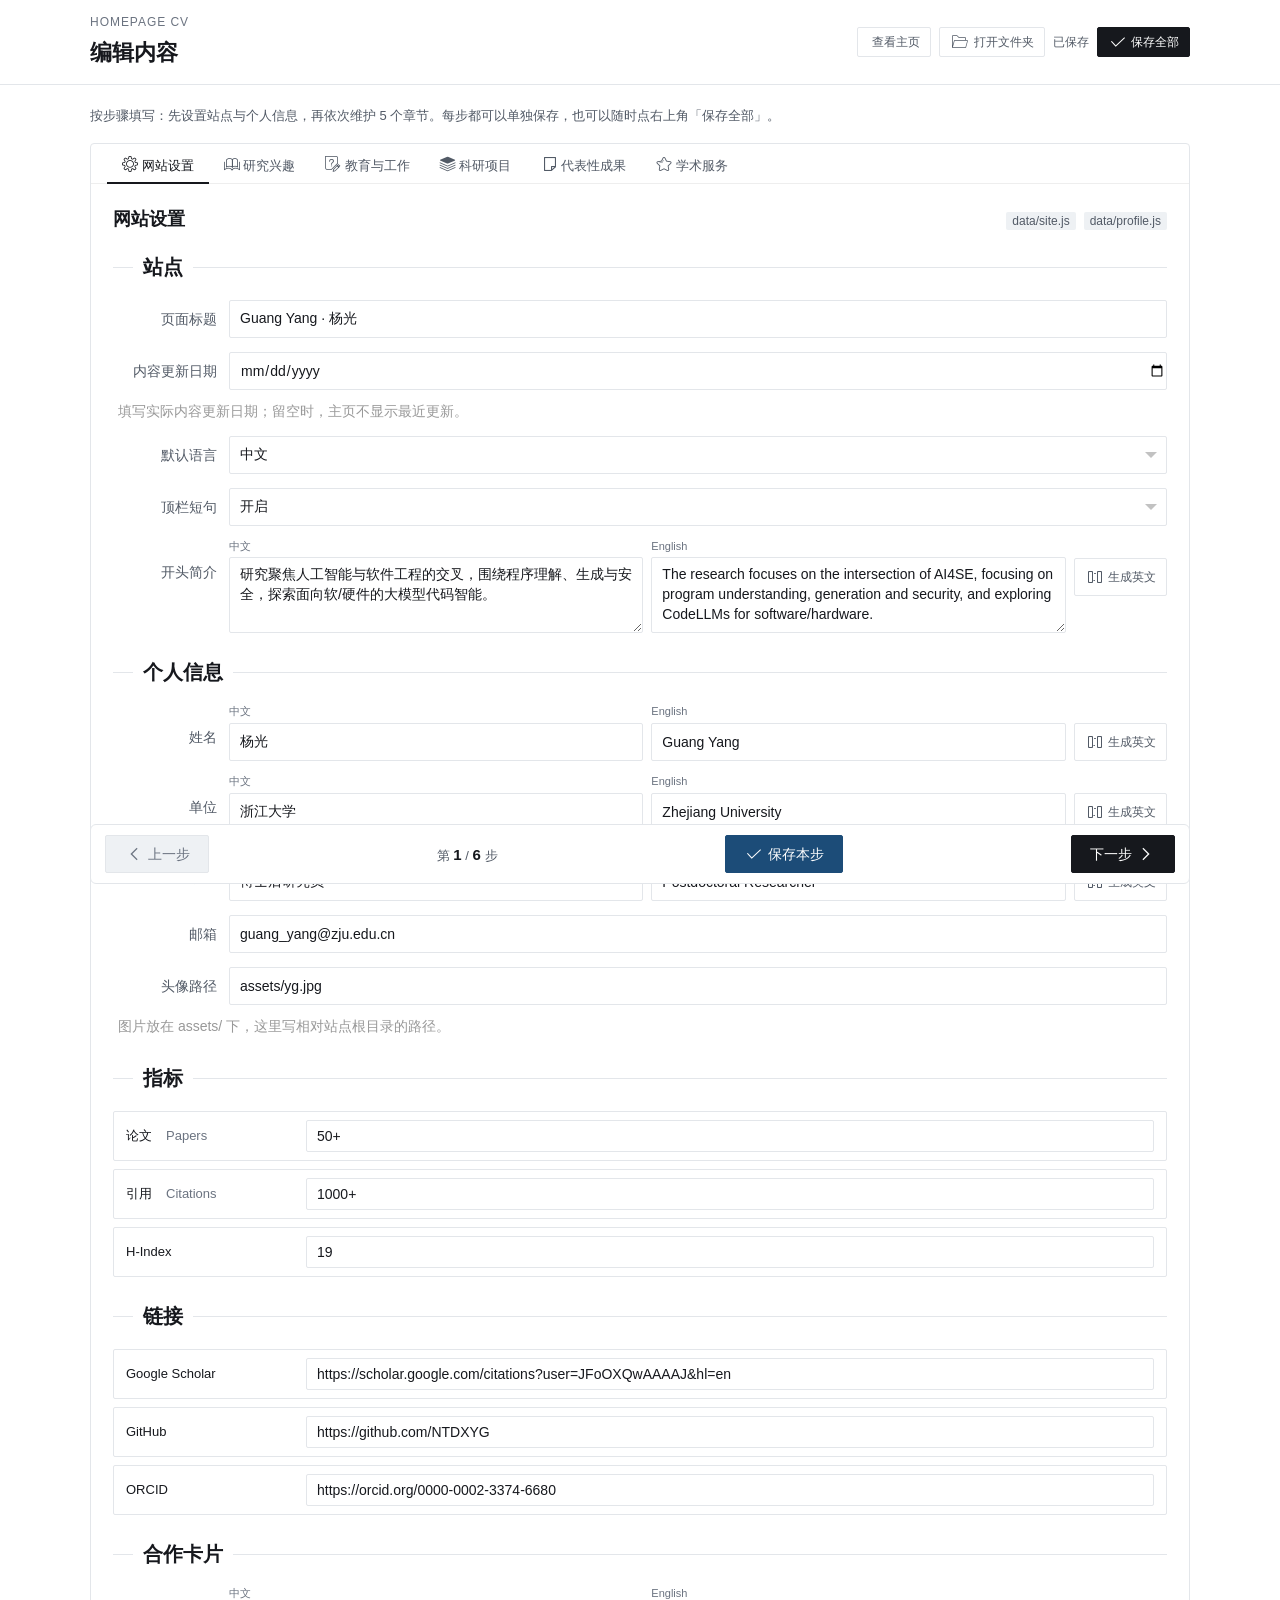
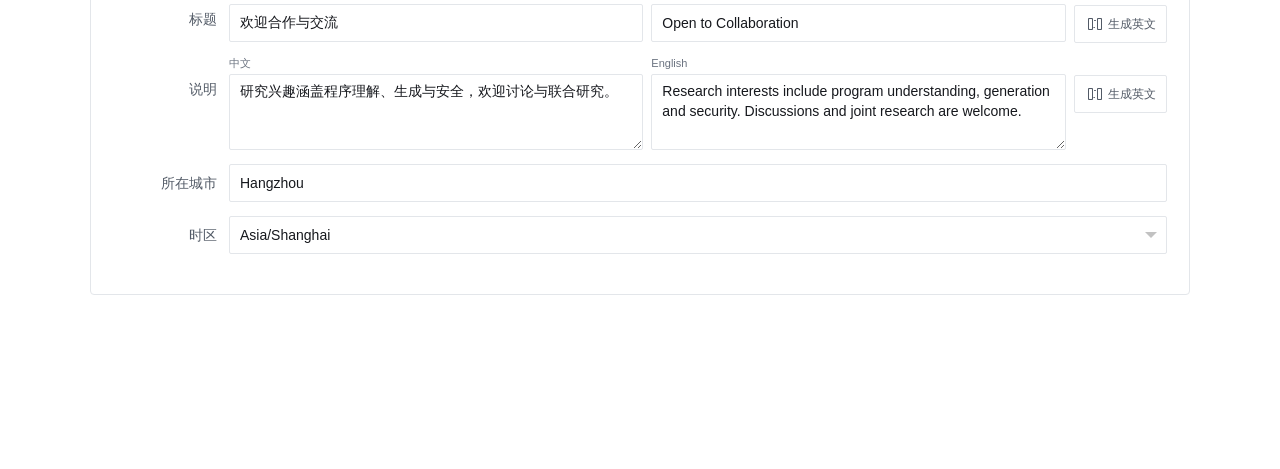
==== commit 6be7a7aa: "update" ====
--- a/edit.html
+++ b/edit.html
@@ -4,7 +4,7 @@
   <meta charset="UTF-8">
   <meta name="viewport" content="width=device-width, initial-scale=1">
   <title>编辑内容 · Homepage CV</title>
-  <link rel="icon" type="image/png" href="assets/logo.svg">
+  <link rel="icon" type="image/svg+xml" href="assets/logo.svg">
   <link rel="stylesheet" href="layui/css/layui.css">
   <link rel="stylesheet" href="assets/edit.css">
 </head>
@@ -22,6 +22,7 @@
         <button type="button" class="layui-btn layui-btn-primary layui-btn-sm" data-action="open-folder">
           <i class="layui-icon layui-icon-folder-open"></i> 打开文件夹
         </button>
+        <span class="editor-status" id="editor-status" data-state="saved" aria-live="polite">已保存</span>
         <button type="button" class="layui-btn layui-btn-sm" data-action="save-all">
           <i class="layui-icon layui-icon-ok"></i> 保存全部
         </button>
@@ -36,35 +37,38 @@
 
   <main class="editor-main" id="main">
     <p class="lead">
-      按步骤填写：先是网站设置，然后是个人信息，再依次维护 5 个章节。每步都可以单独保存，也可以随时点右上角「保存全部」。
+      按步骤填写：先设置站点与个人信息，再依次维护 5 个章节。每步都可以单独保存，也可以随时点右上角「保存全部」。
     </p>
 
     <div class="layui-tab layui-tab-brief editor-steps" lay-filter="steps">
       <ul class="layui-tab-title">
-        <li class="layui-this" lay-id="0"><i class="layui-icon layui-icon-set"></i> 网站设置</li>
-        <li lay-id="1"><i class="layui-icon layui-icon-username"></i> 个人信息</li>
-        <li lay-id="2"><i class="layui-icon layui-icon-read"></i> 研究兴趣</li>
-        <li lay-id="3"><i class="layui-icon layui-icon-survey"></i> 教育与工作</li>
-        <li lay-id="4"><i class="layui-icon layui-icon-template-1"></i> 科研项目</li>
-        <li lay-id="5"><i class="layui-icon layui-icon-file-b"></i> 代表性成果</li>
-        <li lay-id="6"><i class="layui-icon layui-icon-star"></i> 学术服务</li>
+        <li class="layui-this"><i class="layui-icon layui-icon-set"></i> 网站设置</li>
+        <li><i class="layui-icon layui-icon-read"></i> 研究兴趣</li>
+        <li><i class="layui-icon layui-icon-survey"></i> 教育与工作</li>
+        <li><i class="layui-icon layui-icon-template-1"></i> 科研项目</li>
+        <li><i class="layui-icon layui-icon-file-b"></i> 代表性成果</li>
+        <li><i class="layui-icon layui-icon-star"></i> 学术服务</li>
       </ul>
 
       <div class="layui-tab-content">
         <div class="layui-tab-item layui-show">
           <div class="step-head">
             <h2>网站设置</h2>
-            <p class="step-file"><span class="layui-badge layui-bg-gray">data/site.js</span></p>
+            <p class="step-file">
+              <span class="layui-badge layui-bg-gray">data/site.js</span>
+              <span class="layui-badge layui-bg-gray">data/profile.js</span>
+            </p>
           </div>
-          <div class="layui-form" lay-filter="editor-site" data-body="site"></div>
-        </div>
-
-        <div class="layui-tab-item">
-          <div class="step-head">
-            <h2>个人信息</h2>
-            <p class="step-file"><span class="layui-badge layui-bg-gray">data/profile.js</span></p>
+          <div class="layui-form" lay-filter="editor-site">
+            <fieldset class="layui-elem-field layui-field-title">
+              <legend>站点</legend>
+            </fieldset>
+            <div data-body="site"></div>
+            <fieldset class="layui-elem-field layui-field-title">
+              <legend>个人信息</legend>
+            </fieldset>
+            <div data-body="profile"></div>
           </div>
-          <div class="layui-form" lay-filter="editor-profile" data-body="profile"></div>
         </div>
 
         <div class="layui-tab-item">
@@ -113,7 +117,7 @@
       <button type="button" class="layui-btn layui-btn-primary" data-action="prev-step">
         <i class="layui-icon layui-icon-left"></i> 上一步
       </button>
-      <span class="editor-progress">第 <b id="step-now">1</b> / <span id="step-total">7</span> 步</span>
+      <span class="editor-progress">第 <b id="step-now">1</b> / <b id="step-total">6</b> 步</span>
       <button type="button" class="layui-btn layui-btn-normal" data-action="save-step">
         <i class="layui-icon layui-icon-ok"></i> 保存本步
       </button>
--- a/assets/edit.css
+++ b/assets/edit.css
@@ -69,6 +69,20 @@
 
 .editor-actions .layui-btn + .layui-btn { margin-left: 0; }
 
+.editor-status {
+  max-width: 260px;
+  color: var(--muted);
+  font-size: 12px;
+  line-height: 1.5;
+}
+
+.editor-status[data-state="dirty"],
+.editor-status[data-state="exported"] { color: #80521b; }
+
+.editor-status[data-state="saving"] { color: var(--link); }
+
+.editor-status[data-state="error"] { color: #8d3b3b; }
+
 .editor-main {
   width: min(1100px, calc(100% - 32px));
   margin: 0 auto;
@@ -120,13 +134,14 @@
 
 .step-file .layui-badge { margin-left: 4px; font-weight: 400; }
 
-.layui-form-item.field {
+.layui-form-item.field,
+.rank-pick {
   display: grid;
   grid-template-columns: 104px minmax(0, 1fr);
   column-gap: 12px;
-  align-items: start;
-  margin-bottom: 14px;
-}
+}
+
+.layui-form-item.field { align-items: start; margin-bottom: 14px; }
 
 .layui-form-item.field > .layui-form-label {
   float: none;
@@ -271,12 +286,7 @@
   margin: 0 0 8px;
 }
 
-.rank-pick {
-  display: grid;
-  grid-template-columns: 104px minmax(0, 1fr);
-  column-gap: 12px;
-  align-items: center;
-}
+.rank-pick { align-items: center; }
 
 .rank-pick-label {
   color: var(--muted);
@@ -430,7 +440,8 @@
 
   .editor-steps .layui-tab-content { padding: 16px 14px 20px; }
 
-  .layui-form-item.field { grid-template-columns: 1fr; }
+  .layui-form-item.field,
+  .rank-pick { grid-template-columns: 1fr; }
 
   .layui-form-item.field > .layui-form-label {
     padding: 0 0 6px;
@@ -441,8 +452,6 @@
 
   .pair-row { grid-template-columns: 1fr; gap: 6px; }
 
-  .rank-pick { grid-template-columns: 1fr; }
-
   .rank-pick-label { text-align: left; }
 
   .bi-pair { grid-template-columns: 1fr; }
